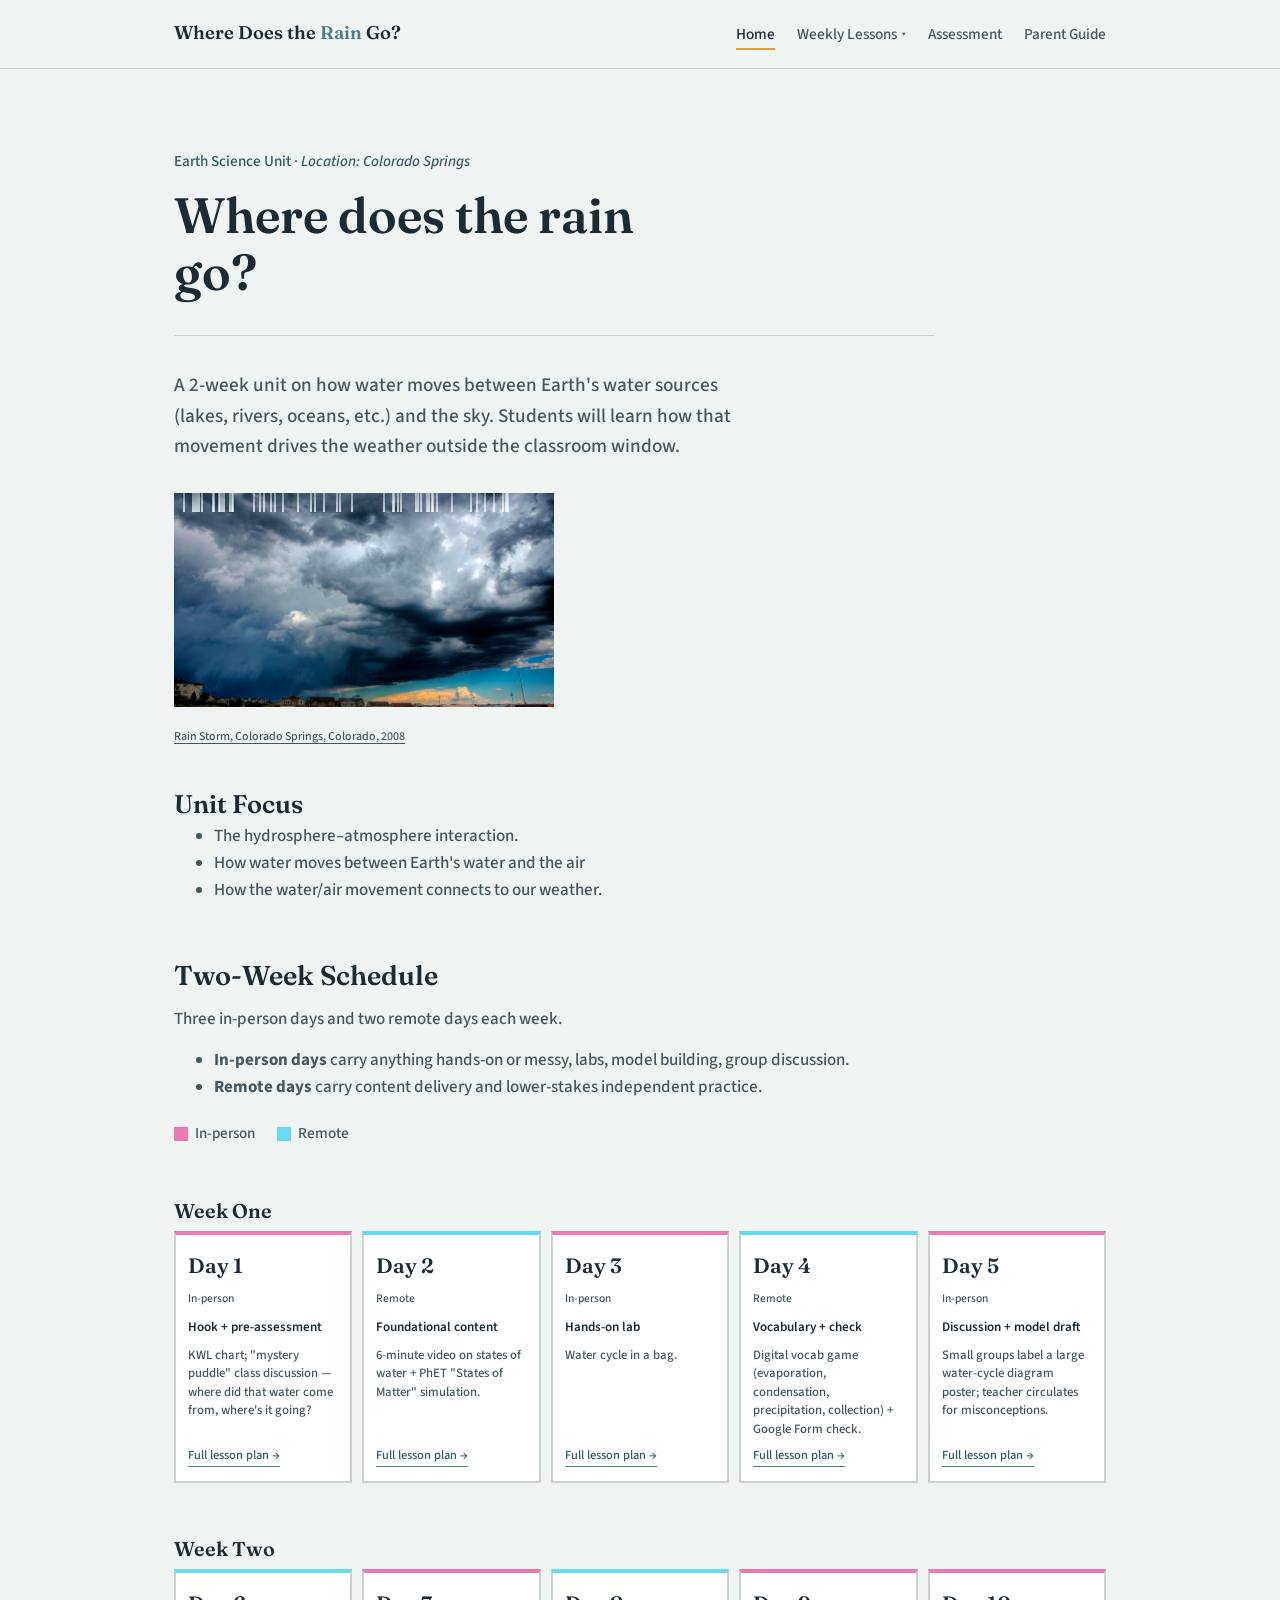
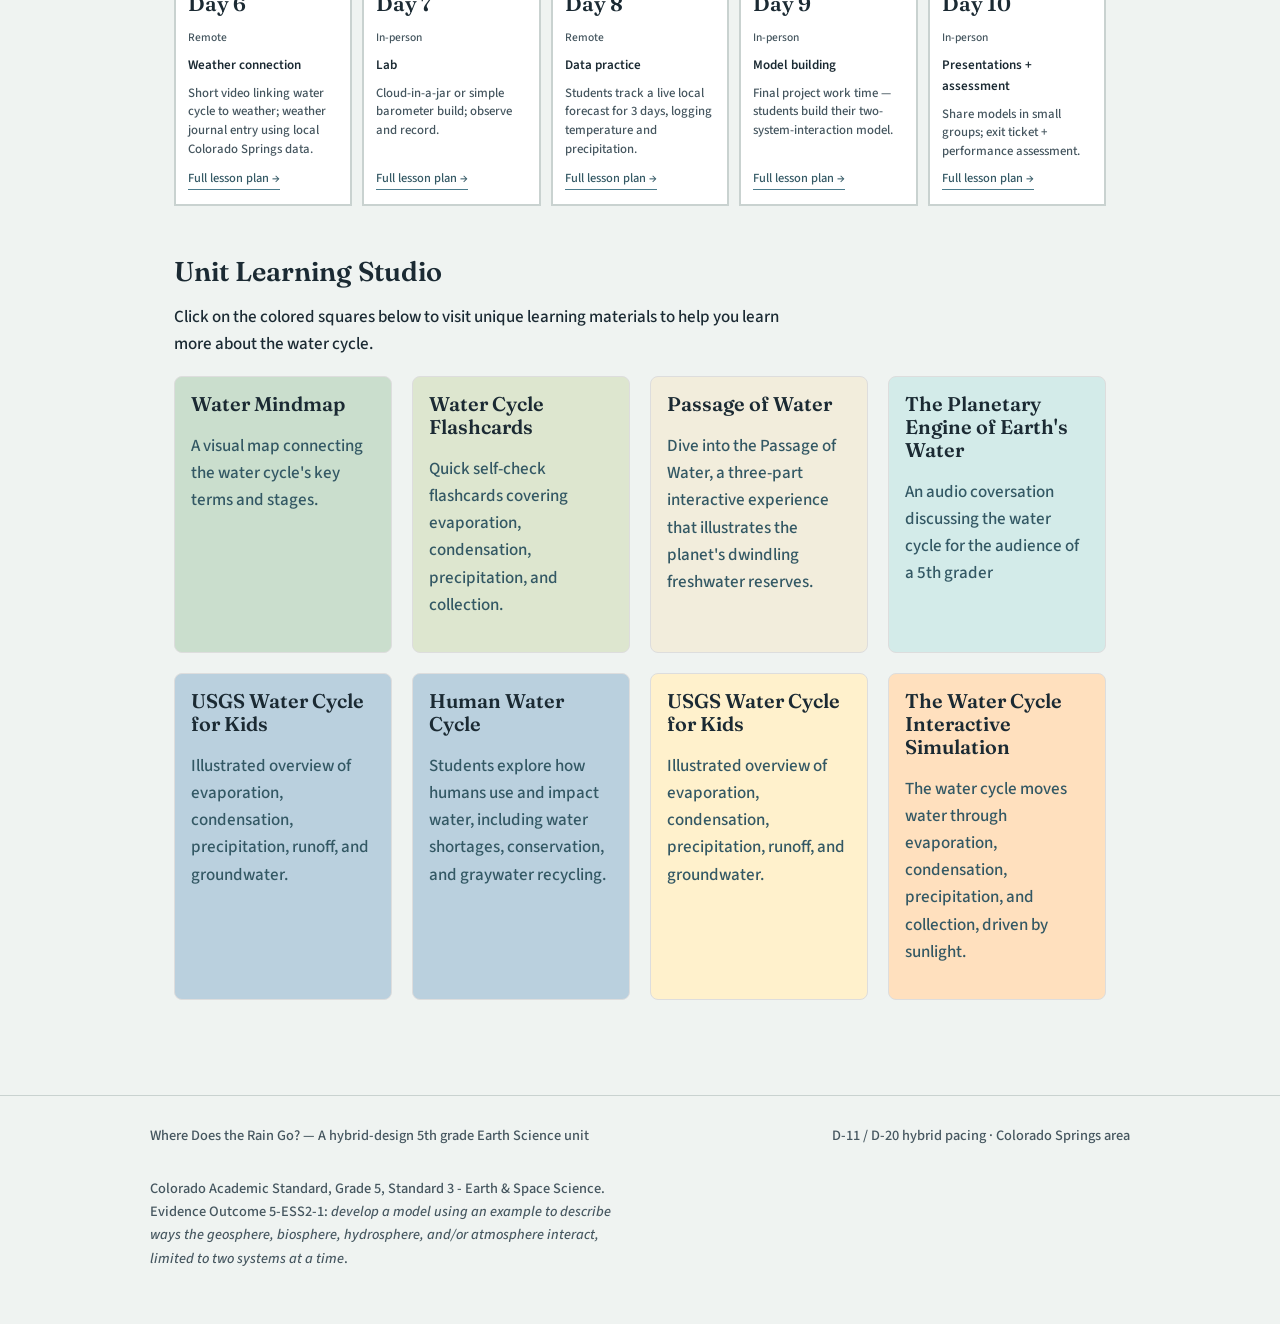
==== index.html @ 89d74b7a "Update index.html" ====
<!DOCTYPE html>
<html lang="en">
<head>
<meta charset="UTF-8">
<meta name="viewport" content="width=device-width, initial-scale=1.0">
<title>Where Does the Rain Go? · 5th Grade Earth Science Unit</title>
<meta name="description" content="A two-week hybrid 5th grade Earth science unit on the water cycle and weather, built for Colorado Springs classrooms.">
<link rel="stylesheet" href="style.css">
</head>
<body>

<header class="site-header">
  <div class="wrap">
    <a class="mark" href="index.html">Where Does the <span>Rain</span> Go?</a>
    <nav class="site-nav">
      <a href="index.html" aria-current="page">Home</a>
      <details class="nav-dropdown">
        <summary>Weekly Lessons</summary>
        <div class="dropdown-menu">
          <a href="day1-lesson.html">Day 1</a>
          <a href="day2-lesson.html">Day 2</a>
          <a href="day3-lesson.html">Day 3</a>
          <a href="day4-lesson.html">Day 4</a>
          <a href="day5-lesson.html">Day 5</a>
          <a href="day6-lesson.html">Day 6</a>
          <a href="day7-lesson.html">Day 7</a>
          <a href="day8-lesson.html">Day 8</a>
          <a href="day9-lesson.html">Day 9</a>
          <a href="day10-lesson.html">Day 10</a>
        </div>
      </details>
      <a href="assessment.html">Assessment</a>
      <a href="parent-guide.html">Parent Guide</a>
    </nav>
  </div>
</header>
<main>
  <div class="hero">
    <p class="eyebrow">Earth Science Unit · <em>Location: Colorado Springs</em></p>
    <h1>Where does the rain go?</h1><hr>
    <p class="lede">A 2-week unit on how water moves between Earth's water sources (lakes, rivers, oceans, etc.) and the sky. Students will learn how that movement drives the weather outside the classroom window.</p>
  </div>
  <div class="hero-flex">
    <div class="rain-scene" role="img" aria-label="Rain Storm Colorado Springs Colorado">
      <img src="assets/colo.jpg" alt="Rain Storm Colorado Springs Colorado">
      <div class="drops">
        <span class="drop" style="left:32.4%; animation-duration:0.93s; animation-delay:0.3s;"></span>
        <span class="drop" style="left:7.2%; animation-duration:0.78s; animation-delay:1.07s;"></span>
        <span class="drop" style="left:5.8%; animation-duration:0.62s; animation-delay:1.01s;"></span>
        <span class="drop" style="left:43.4%; animation-duration:0.65s; animation-delay:0.14s;"></span>
        <span class="drop" style="left:42.5%; animation-duration:0.66s; animation-delay:1.65s;"></span>
        <span class="drop" style="left:22.3%; animation-duration:1.07s; animation-delay:1.25s;"></span>
        <span class="drop" style="left:57.7%; animation-duration:1.09s; animation-delay:0.79s;"></span>
        <span class="drop" style="left:4.7%; animation-duration:0.74s; animation-delay:1.72s;"></span>
        <span class="drop" style="left:14.4%; animation-duration:0.75s; animation-delay:0.24s;"></span>
        <span class="drop" style="left:81.6%; animation-duration:0.89s; animation-delay:0.36s;"></span>
        <span class="drop" style="left:63.9%; animation-duration:0.87s; animation-delay:0.74s;"></span>
        <span class="drop" style="left:6.3%; animation-duration:0.7s; animation-delay:0.12s;"></span>
        <span class="drop" style="left:68.0%; animation-duration:0.76s; animation-delay:0.86s;"></span>
        <span class="drop" style="left:58.6%; animation-duration:0.75s; animation-delay:0.91s;"></span>
        <span class="drop" style="left:79.4%; animation-duration:0.72s; animation-delay:1.4s;"></span>
        <span class="drop" style="left:57.4%; animation-duration:1.04s; animation-delay:1.05s;"></span>
        <span class="drop" style="left:72.9%; animation-duration:1.09s; animation-delay:0.58s;"></span>
        <span class="drop" style="left:11.8%; animation-duration:0.98s; animation-delay:0.84s;"></span>
        <span class="drop" style="left:15.2%; animation-duration:0.62s; animation-delay:0.98s;"></span>
        <span class="drop" style="left:66.8%; animation-duration:0.89s; animation-delay:1.53s;"></span>
        <span class="drop" style="left:87.5%; animation-duration:0.95s; animation-delay:0.63s;"></span>
        <span class="drop" style="left:59.4%; animation-duration:0.83s; animation-delay:1.16s;"></span>
        <span class="drop" style="left:84.0%; animation-duration:0.84s; animation-delay:1.89s;"></span>
        <span class="drop" style="left:66.4%; animation-duration:0.95s; animation-delay:0.12s;"></span>
        <span class="drop" style="left:64.7%; animation-duration:1.01s; animation-delay:1.99s;"></span>
        <span class="drop" style="left:28.5%; animation-duration:0.93s; animation-delay:0.77s;"></span>
        <span class="drop" style="left:2.3%; animation-duration:0.68s; animation-delay:0.92s;"></span>
        <span class="drop" style="left:11.7%; animation-duration:0.98s; animation-delay:0.12s;"></span>
        <span class="drop" style="left:12.9%; animation-duration:0.8s; animation-delay:0.5s;"></span>
        <span class="drop" style="left:87.1%; animation-duration:0.82s; animation-delay:0.16s;"></span>
        <span class="drop" style="left:54.9%; animation-duration:1.01s; animation-delay:1.77s;"></span>
        <span class="drop" style="left:86.4%; animation-duration:0.81s; animation-delay:0.56s;"></span>
        <span class="drop" style="left:35.9%; animation-duration:1.08s; animation-delay:1.77s;"></span>
        <span class="drop" style="left:15.1%; animation-duration:0.72s; animation-delay:0.35s;"></span>
        <span class="drop" style="left:23.3%; animation-duration:0.89s; animation-delay:0.97s;"></span>
        <span class="drop" style="left:26.3%; animation-duration:0.81s; animation-delay:0.01s;"></span>
        <span class="drop" style="left:36.9%; animation-duration:1.08s; animation-delay:1.13s;"></span>
        <span class="drop" style="left:69.0%; animation-duration:0.91s; animation-delay:1.03s;"></span>
        <span class="drop" style="left:67.6%; animation-duration:1.05s; animation-delay:0.11s;"></span>
        <span class="drop" style="left:78.0%; animation-duration:1.0s; animation-delay:1.75s;"></span>
        <span class="drop" style="left:39.2%; animation-duration:0.65s; animation-delay:0.8s;"></span>
        <span class="drop" style="left:63.4%; animation-duration:0.63s; animation-delay:0.12s;"></span>
        <span class="drop" style="left:20.9%; animation-duration:0.77s; animation-delay:0.32s;"></span>
        <span class="drop" style="left:5.3%; animation-duration:0.68s; animation-delay:0.0s;"></span>
        <span class="drop" style="left:10.1%; animation-duration:0.61s; animation-delay:0.73s;"></span>
        <span class="drop" style="left:87.4%; animation-duration:0.67s; animation-delay:1.23s;"></span>
        <span class="drop" style="left:25.2%; animation-duration:0.78s; animation-delay:0.69s;"></span>
        <span class="drop" style="left:12.3%; animation-duration:1.1s; animation-delay:1.7s;"></span>
        <span class="drop" style="left:46.6%; animation-duration:0.64s; animation-delay:0.97s;"></span>
        <span class="drop" style="left:10.2%; animation-duration:0.73s; animation-delay:0.69s;"></span>
      </div>
    </div>
    <p class="scene-credit"><a href="https://www.flickr.com/photos/brokentaco/2781330996" target="_blank" rel="noopener">Rain Storm, Colorado Springs, Colorado, 2008</a></p>

<div class="focus-content">
  <h2>Unit Focus</h2>
  <ul class="section-lede">
    <li>The hydrosphere–atmosphere interaction.</li>
    <li>How water moves between Earth's water and the air</li>
    <li>How the water/air movement connects to our weather.</li>
  </ul>
</div>
 
  <section id="schedule">
    <h2>Two-Week Schedule</h2>
    <div class="focus-content">
  <p class="section-lede">Three in-person days and two remote days each week.</p>
  <ul class="section-lede">
    <li><strong>In-person days</strong> carry anything hands-on or messy, labs, model building, group discussion.</li>
    <li><strong>Remote days</strong> carry content delivery and lower-stakes independent practice.</li>
  </ul>
</div>
          <div class="legend">
           <span><span class="swatch in-person"></span> In-person</span>
           <span><span class="swatch remote"></span> Remote</span>
          </div>
    
    <div class="weeks">
      <div><br><br>
       <h3>Week One</h3>
        <div class="week-row">
          <div class="day-card in-person">
            <span class="day-num">Day 1</span>
            <span class="day-mode">In-person</span>
            <span class="day-focus">Hook + pre-assessment</span>
            <span class="day-activity">KWL chart; "mystery puddle" class discussion — where did that water come from, where's it going?</span>
            <a class="day-link" href="day1-lesson.html">Full lesson plan →</a>
          </div>

          <div class="day-card remote">
            <span class="day-num">Day 2</span>
            <span class="day-mode">Remote</span>
            <span class="day-focus">Foundational content</span>
            <span class="day-activity">6-minute video on states of water + PhET "States of Matter" simulation.</span>
            <a class="day-link" href="day2-lesson.html">Full lesson plan →</a>
          </div>

          <div class="day-card in-person">
            <span class="day-num">Day 3</span>
            <span class="day-mode">In-person</span>
            <span class="day-focus">Hands-on lab</span>
            <span class="day-activity">Water cycle in a bag.</span>
            <a class="day-link" href="day3-lesson.html">Full lesson plan →</a>
          </div>

          <div class="day-card remote">
            <span class="day-num">Day 4</span>
            <span class="day-mode">Remote</span>
            <span class="day-focus">Vocabulary + check</span>
            <span class="day-activity">Digital vocab game (evaporation, condensation, precipitation, collection) + Google Form check.</span>
            <a class="day-link" href="day4-lesson.html">Full lesson plan →</a>
          </div>

          <div class="day-card in-person">
            <span class="day-num">Day 5</span>
            <span class="day-mode">In-person</span>
            <span class="day-focus">Discussion + model draft</span>
            <span class="day-activity">Small groups label a large water-cycle diagram poster; teacher circulates for misconceptions.</span>
            <a class="day-link" href="day5-lesson.html">Full lesson plan →</a>
          </div>
        </div>
      </div>

      <div><br>
       <h3>Week Two</h3>
        <div class="week-row">
          <div class="day-card remote">
            <span class="day-num">Day 6</span>
            <span class="day-mode">Remote</span>
            <span class="day-focus">Weather connection</span>
            <span class="day-activity">Short video linking water cycle to weather; weather journal entry using local Colorado Springs data.</span>
            <a class="day-link" href="day6-lesson.html">Full lesson plan →</a>
          </div>

          <div class="day-card in-person">
            <span class="day-num">Day 7</span>
            <span class="day-mode">In-person</span>
            <span class="day-focus">Lab</span>
            <span class="day-activity">Cloud-in-a-jar or simple barometer build; observe and record.</span>
            <a class="day-link" href="day7-lesson.html">Full lesson plan →</a>
          </div>

          <div class="day-card remote">
            <span class="day-num">Day 8</span>
            <span class="day-mode">Remote</span>
            <span class="day-focus">Data practice</span>
            <span class="day-activity">Students track a live local forecast for 3 days, logging temperature and precipitation.</span>
            <a class="day-link" href="day8-lesson.html">Full lesson plan →</a>
          </div>

          <div class="day-card in-person">
            <span class="day-num">Day 9</span>
            <span class="day-mode">In-person</span>
            <span class="day-focus">Model building</span>
            <span class="day-activity">Final project work time — students build their two-system-interaction model.</span>
            <a class="day-link" href="day9-lesson.html">Full lesson plan →</a>
          </div>

          <div class="day-card in-person">
            <span class="day-num">Day 10</span>
            <span class="day-mode">In-person</span>
            <span class="day-focus">Presentations + assessment</span>
            <span class="day-activity">Share models in small groups; exit ticket + performance assessment.</span>
            <a class="day-link" href="day10-lesson.html">Full lesson plan →</a>
          </div>
        </div>
      </div>
    </div>
  </section>
  <section>
  <h2>Unit Learning Studio</h2>
  <p>Click on the colored squares below to visit unique learning materials to help you learn more about the water cycle.</p>
  <div class="card-grid" style="margin-top:18px;">  
    <a class="card" href="https://notebooklm.link.google/46wdMomdKZtC" target="_blank" rel="noopener" style="text-decoration:none; background:#CADECD;">
      <h3>Water Mindmap</h3>
      <p>A visual map connecting the water cycle's key terms and stages.</p>
    </a>
    <a class="card" href="https://notebooklm.link.google/dUeSIVWXXrp4" target="_blank" rel="noopener" style="text-decoration:none; background:#DDE6CF;">
      <h3>Water Cycle Flashcards</h3>
      <p>Quick self-check flashcards covering evaporation, condensation, precipitation, and collection.</p>
    </a>
    <a class="card" href="https://artsandculture.google.com/experiment/passage-of-water/dAElpEyEjuE9XQ?hl=en" target="_blank" rel="noopener" style="text-decoration:none; background:#F2EDDC;">
      <h3>Passage of Water</h3>
      <p>Dive into the Passage of Water, a three-part interactive experience that illustrates the planet's dwindling freshwater reserves.</p>
    </a>
    <a class="card" href="https://notebooklm.link.google/iQnkqJPyMonR" target="_blank" rel="noopener" style="text-decoration:none; background:#D3EBE9;">
     <h3>The Planetary Engine of Earth's Water</h3>
     <p>An audio coversation discussing the water cycle for the audience of a 5th grader</p>
    </a>
    <a class="card" href="https://water.usgs.gov/edu/watercycle-kids-beg.html" target="_blank" rel="noopener" style="text-decoration:none; background:#BAD0DE;">
      <h3>USGS Water Cycle for Kids</h3>
      <p>Illustrated overview of evaporation, condensation, precipitation, runoff, and groundwater.</p>
    </a>
        <a class="card" href="https://www.teachengineering.org/lessons/cub_humanwatercycle_lesson01" target="_blank" rel="noopener" style="text-decoration:none; background:#BAD0DE;">
      <h3>Human Water Cycle</h3>
      <p>Students explore how humans use and impact water, including water shortages, conservation, and graywater recycling.</p>
    </a>
        <a class="card" href="https://water.usgs.gov/edu/watercycle-kids-beg.html" target="_blank" rel="noopener" style="text-decoration:none; background:#FFF1CC;">
      <h3>USGS Water Cycle for Kids</h3>
      <p>Illustrated overview of evaporation, condensation, precipitation, runoff, and groundwater.</p>
    </a>
        <a class="card" href="https://kiwibee.io/en/simulations/the-water-cycle-simulation" target="_blank" rel="noopener" style="text-decoration:none; background:#FFE0BE;">
      <h3>The Water Cycle Interactive Simulation</h3>
      <p>The water cycle moves water through evaporation, condensation, precipitation, and collection, driven by sunlight.</p>
    </a>
  </div>
</section>
</main>
<footer class="site-footer">
  <div class="wrap">
    <span>Where Does the Rain Go? — A hybrid-design 5th grade Earth Science unit</span>
    <span>D-11 / D-20 hybrid pacing · Colorado Springs area</span>
    <p>Colorado Academic Standard, Grade 5, Standard 3 - Earth & Space Science. Evidence Outcome 5-ESS2-1: <i>develop a model using an example to describe ways the geosphere, biosphere, hydrosphere, and/or atmosphere interact, limited to two systems at a time</I>.</p>
  </div>
</footer>
</body>
</html>
---- style.css ----
@import url('https://fonts.googleapis.com/css2?family=Fraunces:opsz,wght@9..144,400;9..144,500;9..144,600;9..144,700&family=Source+Sans+3:wght@400;500;600;700&display=swap');

:root {
  --ink: #1B2A33;
  --ink-soft: #45565f;
  --paper: #EFF3F1;
  --paper-raised: #FFFFFF;
  --rain: #4B7B8C;
  --pin: #EB7AB0;
  --pik: #67DAEE;
  --rain-deep: #335864;
  --sun: #D9A441;
  --soil: #6B5842;
  --line: #C9D2D0;
  --max: 760px;
}

* { box-sizing: border-box; }

html { scroll-behavior: smooth; }

body {
  margin: 0;
  background: var(--paper);
  color: var(--ink);
  font-family: 'Source Sans 3', system-ui, sans-serif;
  font-size: 17px;
  font-weight: 500;
  line-height: 1.6;
  -webkit-font-smoothing: antialiased;
}

h1, h2, h3, .display {
  font-family: 'Fraunces', Georgia, serif;
  font-weight: 600;
  line-height: 1.15;
  color: var(--ink);
  margin: 0 0 0.4em;
}

a { color: var(--rain-deep); text-decoration-thickness: 1px; text-underline-offset: 3px; }
a:hover { color: var(--sun); }
a:focus-visible, button:focus-visible { outline: 2px solid var(--rain); outline-offset: 3px; }

hr {
  border: none;
  border-top: 1px solid var(--line);
  margin: 2em 0;
}
p { max-width: 68ch; }

/* ---- Site chrome ---- */
.site-header {
  border-bottom: 1px solid var(--line);
  background: var(--paper);
  position: sticky;
  top: 0;
  z-index: 10;
}
.site-header .wrap {
  max-width: 980px;
  margin: 0 auto;
  padding: 18px 24px;
  display: flex;
  align-items: baseline;
  justify-content: space-between;
  gap: 24px;
  flex-wrap: wrap;
}
.site-header .mark {
  font-family: 'Fraunces', serif;
  font-weight: 600;
  font-size: 1.15rem;
  color: var(--ink);
  text-decoration: none;
}
.site-header .mark:hover { color: var(--ink); }
.site-header .mark span { color: var(--rain); }
.site-nav { display: flex; gap: 22px; flex-wrap: wrap; }
.site-nav a {
  font-size: 0.95rem;
  color: var(--ink-soft);
  text-decoration: none;
  border-bottom: 2px solid transparent;
  padding-bottom: 2px;
}
.site-nav a:hover, .site-nav a[aria-current="page"] {
  color: var(--ink);
  border-bottom-color: var(--sun);
}

.nav-dropdown {
  position: relative;
}
.nav-dropdown summary {
  font-size: 0.95rem;
  color: var(--ink-soft);
  cursor: pointer;
  list-style: none;
  border-bottom: 2px solid transparent;
  padding-bottom: 2px;
  display: flex;
  align-items: center;
  gap: 5px;
}
.nav-dropdown summary::-webkit-details-marker { display: none; }
.nav-dropdown summary::after {
  content: "▾";
  font-size: 0.7rem;
  color: var(--ink-soft);
}
.nav-dropdown:hover summary,
.nav-dropdown[open] summary {
  color: var(--ink);
  border-bottom-color: var(--sun);
}
.nav-dropdown .dropdown-menu {
  position: absolute;
  top: calc(100% + 10px);
  left: 0;
  background: var(--paper-raised);
  border: 1px solid var(--line);
  min-width: 180px;
  padding: 8px 0;
  box-shadow: 0 6px 18px rgba(27,42,51,0.12);
  z-index: 20;
}
.nav-dropdown .dropdown-menu a {
  display: block;
  padding: 8px 16px;
  font-size: 0.9rem;
  color: var(--ink-soft);
  text-decoration: none;
  border-bottom: none;
}
.nav-dropdown .dropdown-menu a:hover,
.nav-dropdown .dropdown-menu a[aria-current="page"] {
  color: var(--ink);
  background: var(--paper);
}

main { max-width: 980px; margin: 0 auto; padding: 0 24px; }

.site-footer {
  border-top: 1px solid var(--line);
  margin-top: 80px;
  padding: 28px 24px 40px;
}
.site-footer .wrap {
  max-width: 980px;
  margin: 0 auto;
  display: flex;
  justify-content: space-between;
  gap: 16px;
  flex-wrap: wrap;
  font-size: 0.9rem;
  color: var(--ink-soft);
}

/* ---- Hero ---- */
.hero {
  padding: 64px 0 40px;
  max-width: var(--max);
}
.hero .eyebrow {
  color: var(--rain-deep);
  font-size: 0.95rem;
  margin-bottom: 14px;
}
.hero h1 {
  font-size: clamp(2.1rem, 4.5vw, 3.1rem);
  max-width: 14ch;
}
.hero .lede {
  font-size: 1.2rem;
  color: var(--ink-soft);
  max-width: 56ch;
  margin-top: 18px;
}
.standard {
  margin-top: 28px;
  padding: 16px 20px;
  background: var(--paper-raised);
  border-left: 3px solid var(--rain);
  max-width: 60ch;
  font-size: 0.98rem;
  color: var(--ink-soft);
}
.standard strong { color: var(--ink); }

/* ---- Rain scene banner ---- */
.hero + .rain-scene {
  margin-top: -28px;
}
.hero-flex {
  display: flex;
  flex-direction: column;
  gap: 20px;
  max-width: 980px;
  margin-top: -28px;
}
.hero-flex .rain-scene {
  max-width: 380px;
  margin: 0;
}
.hero-flex .focus-content {
  padding-top: 5px;
}
.rain-scene {
  position: relative;
  width: 100%;
  max-width: var(--max);
  aspect-ratio: 16 / 9;
  overflow: hidden;
  margin: 0 0 12px;
  background: #1B2A33;
}
.rain-scene img {
  position: absolute;
  inset: 0;
  width: 100%;
  height: 100%;
  object-fit: cover;
  display: block;
}
.rain-scene .drops {
  position: absolute;
  inset: 0;
  pointer-events: none;
}
.rain-scene .drop {
  position: absolute;
  top: -10%;
  width: 2px;
  height: 40px;
  background: linear-gradient(to bottom, rgba(255,255,255,0), rgba(255,255,255,0.75));
  animation-name: fall;
  animation-timing-function: linear;
  animation-iteration-count: infinite;
}
@keyframes fall {
  0%   { transform: translateY(-10%); opacity: 0; }
  10%  { opacity: 1; }
  100% { transform: translateY(650%); opacity: 0.4; }
}
.scene-credit {
  font-size: 0.75rem;
  color: var(--ink-soft);
  margin: 0 0 1.6em;
}
.scene-credit a { color: var(--ink-soft); }

@media (prefers-reduced-motion: reduce) {
  .rain-scene .drop { animation: none; opacity: 0; }
}

/* ---- Section ---- */
section { padding: 15px 0; }
section h2 { font-size: 1.7rem; margin-bottom: 0.6em; }
.section-lede {
  color: var(--ink-soft);
  max-width: 80ch; /* was 60ch */
  margin-top: -0.4em;
  margin-bottom: 1.2em;
}
@media (max-width: 600px) {
  section {
    padding: 20px 16px;
    margin: 0;
  }
  .hero {
    padding: 32px 0 20px;
  }
  .weeks {
    gap: 16px;
  }
}
/* ---- Toolkit strip ---- */
.toolkit {
  display: flex;
  align-items: center;
  gap: 16px;
  padding: 18px 22px;
  background: var(--paper-raised);
  border: 1px solid var(--line);
  max-width: 62ch;
  flex-wrap: wrap;
}
.toolkit .label { font-size: 0.85rem; color: var(--ink-soft); }
.toolkit strong { font-family: 'Fraunces', serif; font-weight: 600; }

/* ---- Two-week schedule strip ---- */
.weeks { display: flex; flex-direction: column; gap: 28px; }
.week-label {
  font-family: 'Fraunces', serif;
  font-size: 0.95rem;
  color: var(--rain-deep);
  margin-bottom: 10px;
}
.week-row {
  display: grid;
  grid-template-columns: repeat(5, 1fr);
  gap: 10px;
}
.day-card {
  border: 2px solid var(--line);
  background: var(--paper-raised);
  padding: 14px 12px;
  min-height: 148px;
  display: flex;
  flex-direction: column;
  gap: 8px;
  position: relative;
}
.day-card.in-person { border-top: 4px solid var(--pin); }
.day-card.remote { border-top: 4px solid var(--pik); }
.day-num {
  font-family: 'Fraunces', serif;
  font-size: 1.3rem;
  font-weight: 600;
}
.day-mode {
  font-size: 0.72rem;
  color: var(--ink-soft);
  text-transform: none;
}
.day-focus { font-size: 0.82rem; font-weight: 600; }
.day-activity { font-size: 0.8rem; color: var(--ink-soft); line-height: 1.45; }
.day-card a.day-link {
  margin-top: auto;
  font-size: 0.78rem;
  text-decoration: none;
  color: var(--rain-deep);
  border-bottom: 1px solid var(--rain);
  width: fit-content;
}
.legend { display: flex; gap: 22px; margin-top: 16px; font-size: 0.95rem; color: var(--ink-soft); }
.legend span { display: inline-flex; align-items: center; gap: 7px; }
.legend .swatch { width: 14px; height: 14px; display: inline-block; }
.legend .swatch.in-person { background: var(--pin); }
.legend .swatch.remote { background: var(--pik); }

@media (max-width: 760px) {
  .week-row { grid-template-columns: 1fr 1fr; }
}
@media (max-width: 460px) {
  .week-row { grid-template-columns: 1fr; }
}

/* ---- Cards / grid ---- */
.card {
  display: block;
  padding: 16px;
  border: 1px solid var(--border-color, #ddd);
  border-radius: 8px;
  background: var(--card-bg, #fff);
}
.card-grid {
  display: grid;
  grid-template-columns: repeat(4, 1fr);
  gap: 20px;
}

@media (max-width: 900px) {
  .card-grid {
    grid-template-columns: repeat(2, 1fr);
  }
}

@media (max-width: 500px) {
  .card-grid {
    grid-template-columns: 1fr;
  }
}

/* ---- Video embed ---- */
.video-embed {
  position: relative;
  width: 100%;
  max-width: 560px;
  aspect-ratio: 16 / 9;
}
.video-embed iframe {
  position: absolute;
  inset: 0;
  width: 100%;
  height: 100%;
  border: 0;
}

/* ---- Tables ---- */
table { width: 100%; border-collapse: collapse; margin: 1.2em 0; }
th, td {
  text-align: left;
  padding: 10px 12px;
  border-bottom: 1px solid var(--line);
  font-size: 0.94rem;
  vertical-align: top;
}
th { font-family: 'Fraunces', serif; font-weight: 600; color: var(--ink); background: transparent; border-bottom: 2px solid var(--ink); }
tbody tr:hover { background: rgba(75,123,140,0.06); }

/* ---- Lesson plan specifics ---- */
.meta-row { display: flex; gap: 28px; flex-wrap: wrap; margin: 22px 0 8px; }
.meta-row div { font-size: 0.9rem; }
.meta-row .k { color: var(--ink-soft); display: block; margin-bottom: 2px; }
.meta-row .v { font-family: 'Fraunces', serif; font-weight: 600; font-size: 1.05rem; }

.timing-list { list-style: none; margin: 0; padding: 0; }
.timing-list li {
  display: grid;
  grid-template-columns: 74px 1fr;
  gap: 16px;
  padding: 12px 0;
  border-bottom: 1px solid var(--line);
}
.timing-list .time { color: var(--rain-deep); font-weight: 600; font-size: 0.88rem; }

.steps { padding-left: 0; list-style: none; counter-reset: step; }
.steps li {
  counter-increment: step;
  position: relative;
  padding-left: 42px;
  margin-bottom: 18px;
}
.steps li::before {
  content: counter(step);
  position: absolute;
  left: 0; top: 0;
  width: 28px; height: 28px;
  border: 1px solid var(--rain);
  color: var(--rain-deep);
  font-family: 'Fraunces', serif;
  font-weight: 600;
  font-size: 0.9rem;
  display: flex; align-items: center; justify-content: center;
}
.steps strong { color: var(--ink); }

.callout {
  background: var(--paper-raised);
  border: 1px solid var(--line);
  border-left: 3px solid var(--soil);
  padding: 18px 20px;
  margin: 1.4em 0;
}
.callout h3 { font-size: 1rem; margin-bottom: 0.5em; }
.callout ul { margin: 0; padding-left: 20px; font-size: 0.94rem; }
.callout li { margin-bottom: 8px; }

/* ---- Rubric ---- */
.rubric-table th, .rubric-table td { font-size: 0.88rem; }
.rubric-table th.score { text-align: center; }
.rubric-table td.score-cell { text-align: left; }
.score-pill {
  display: inline-block;
  font-size: 0.72rem;
  font-weight: 600;
  color: var(--rain-deep);
  margin-bottom: 4px;
}

/* ---- Parent guide ---- */
.home-day {
  display: flex;
  gap: 18px;
  padding: 18px 0;
  border-bottom: 1px solid var(--line);
}
.home-day .badge {
  flex: 0 0 auto;
  width: 62px; height: 62px;
  border: 1px solid var(--sun);
  color: var(--soil);
  display: flex; align-items: center; justify-content: center;
  font-family: 'Fraunces', serif;
  font-weight: 600;
  font-size: 0.95rem;
  text-align: center;
  line-height: 1.1;
}
.home-day h3 { font-size: 1.02rem; margin-bottom: 4px; }
.home-day p { font-size: 0.92rem; color: var(--ink-soft); margin: 0; }

.print-note { font-size: 0.85rem; color: var(--ink-soft); margin-top: 6px; }

@media print {
  .site-header, .site-footer, .no-print { display: none !important; }
  body { background: #fff; }
  a { color: inherit; text-decoration: none; }
}
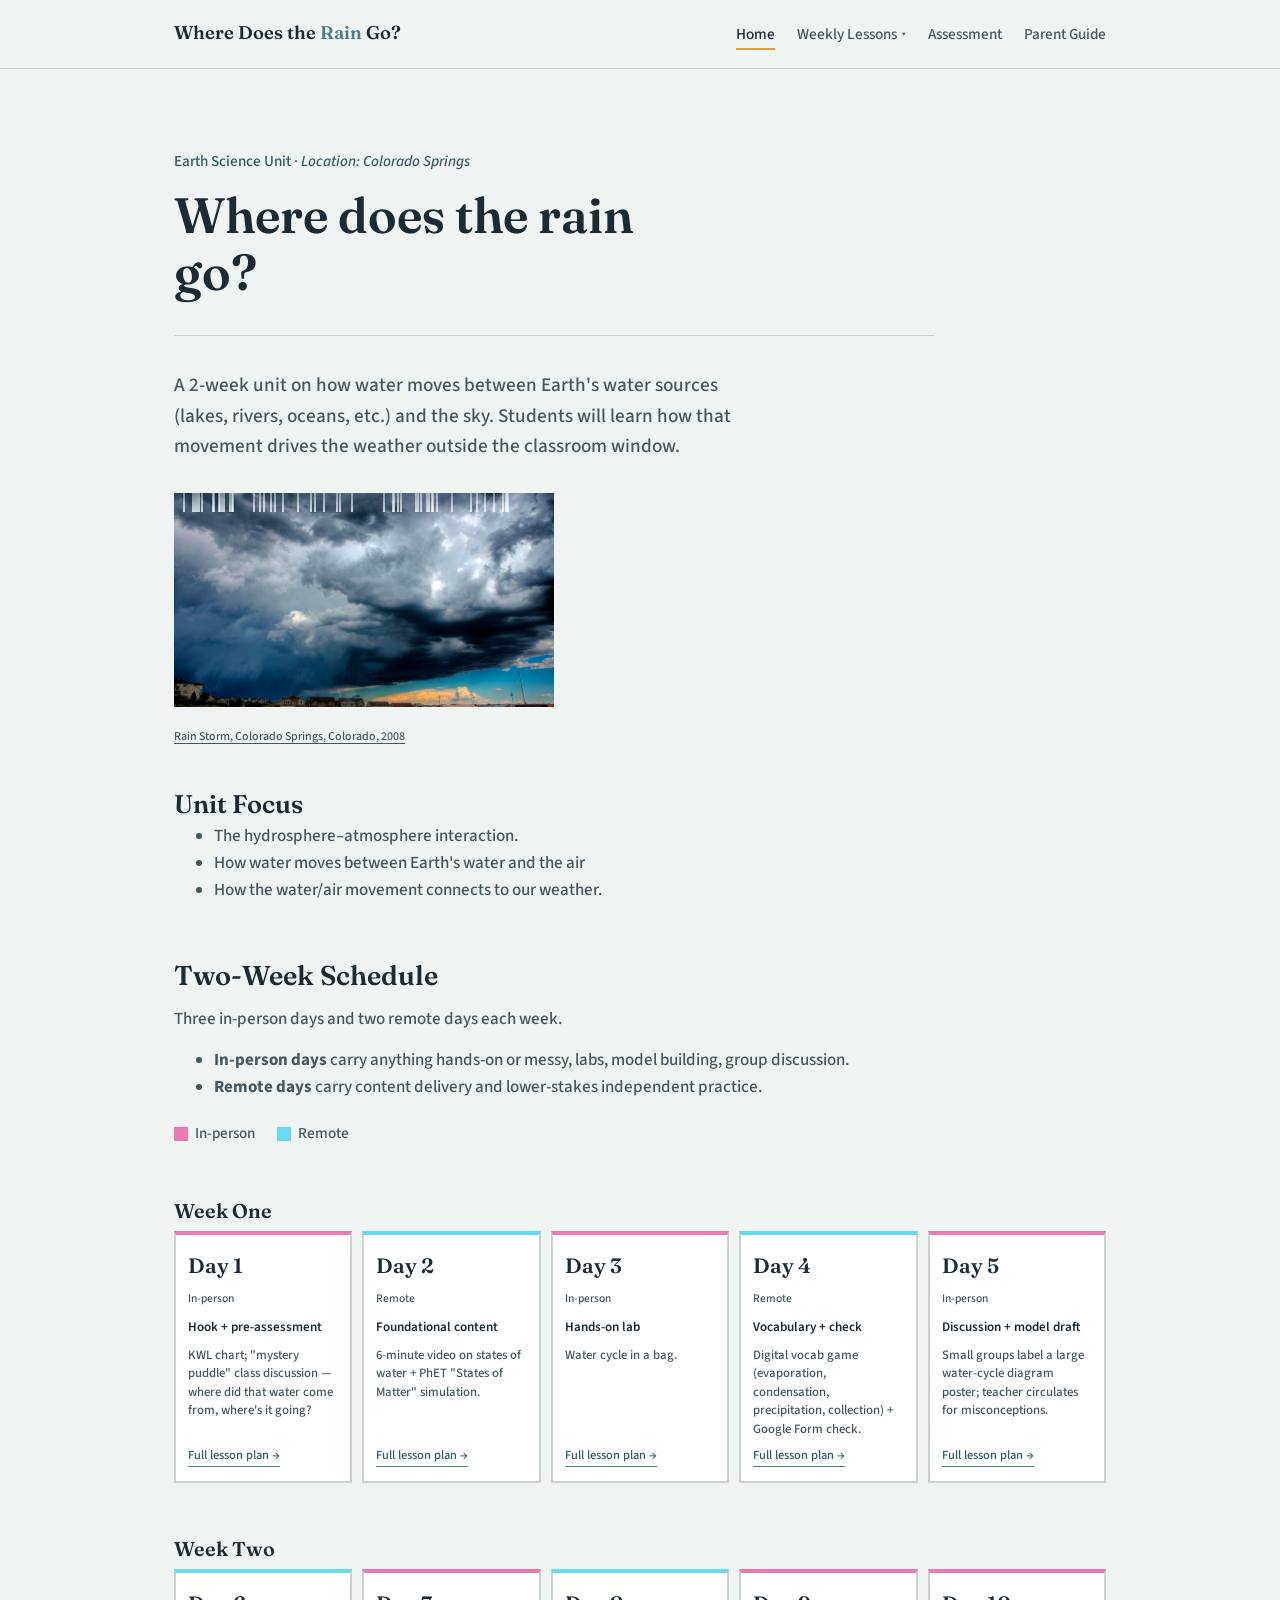
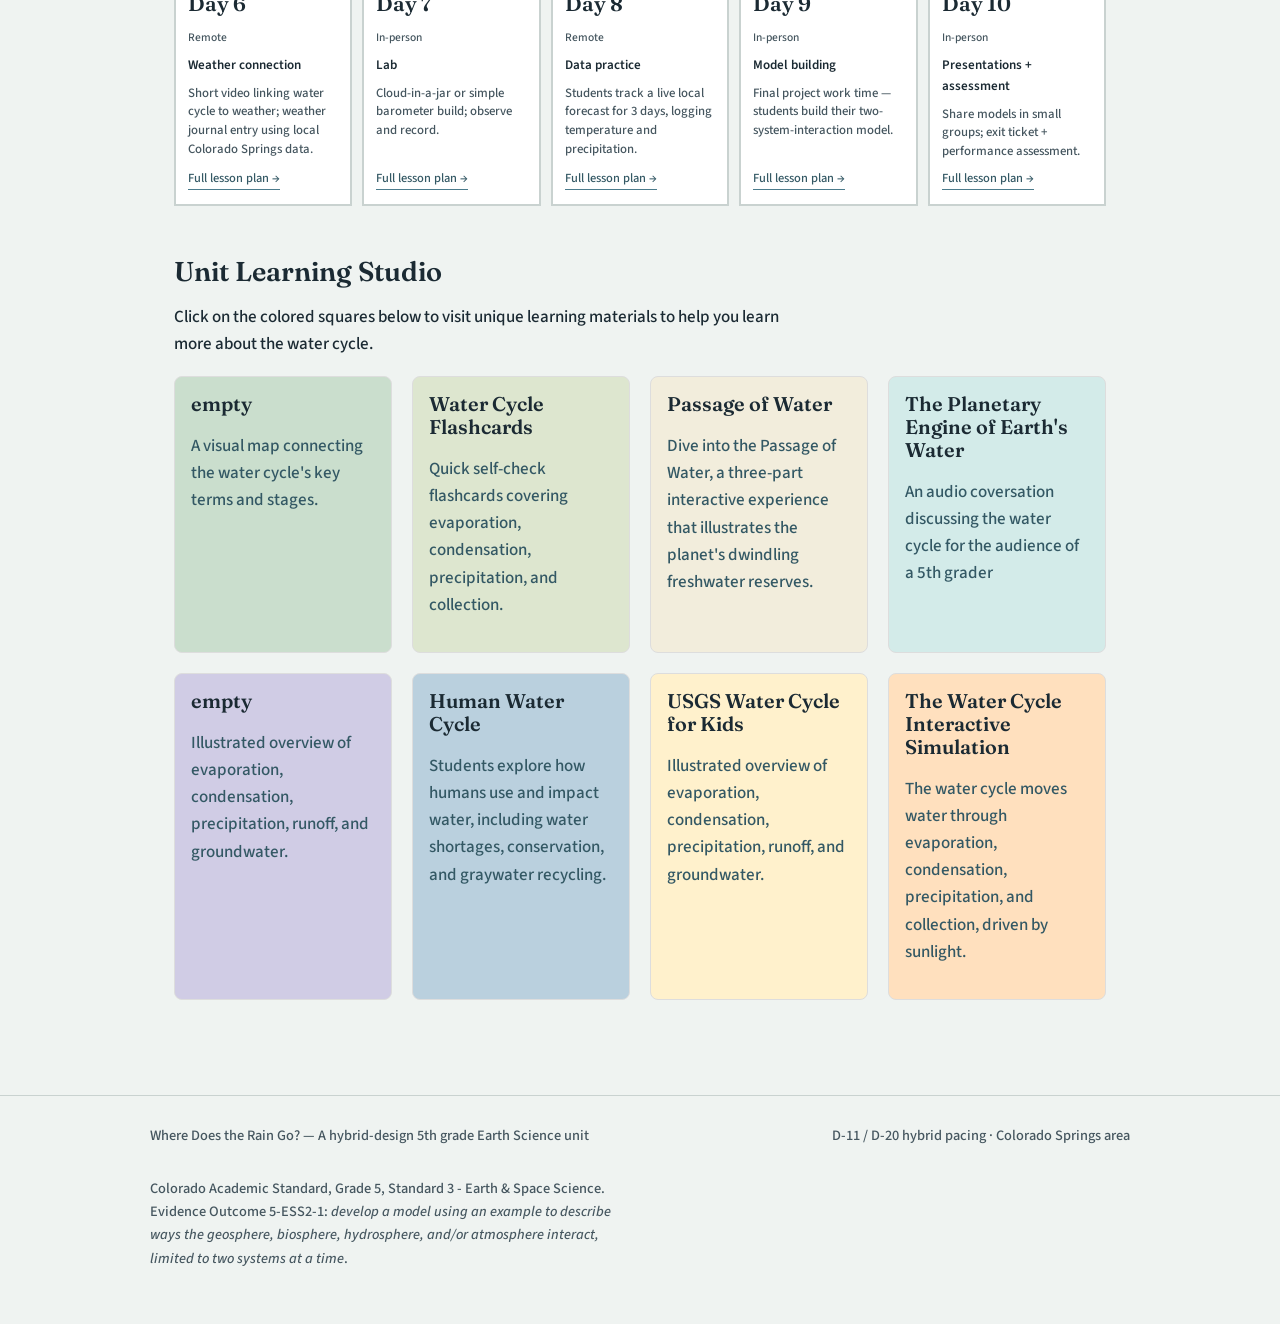
==== commit f005417d: "Update index.html" ====
--- a/index.html
+++ b/index.html
@@ -218,7 +218,7 @@
   <p>Click on the colored squares below to visit unique learning materials to help you learn more about the water cycle.</p>
   <div class="card-grid" style="margin-top:18px;">  
     <a class="card" href="https://notebooklm.link.google/46wdMomdKZtC" target="_blank" rel="noopener" style="text-decoration:none; background:#CADECD;">
-      <h3>Water Mindmap</h3>
+      <h3>empty</h3>
       <p>A visual map connecting the water cycle's key terms and stages.</p>
     </a>
     <a class="card" href="https://notebooklm.link.google/dUeSIVWXXrp4" target="_blank" rel="noopener" style="text-decoration:none; background:#DDE6CF;">
@@ -233,8 +233,8 @@
      <h3>The Planetary Engine of Earth's Water</h3>
      <p>An audio coversation discussing the water cycle for the audience of a 5th grader</p>
     </a>
-    <a class="card" href="https://water.usgs.gov/edu/watercycle-kids-beg.html" target="_blank" rel="noopener" style="text-decoration:none; background:#BAD0DE;">
-      <h3>USGS Water Cycle for Kids</h3>
+    <a class="card" href="https://water.usgs.gov/edu/watercycle-kids-beg.html" target="_blank" rel="noopener" style="text-decoration:none; background:#D0CCE5;">
+      <h3>empty</h3>
       <p>Illustrated overview of evaporation, condensation, precipitation, runoff, and groundwater.</p>
     </a>
         <a class="card" href="https://www.teachengineering.org/lessons/cub_humanwatercycle_lesson01" target="_blank" rel="noopener" style="text-decoration:none; background:#BAD0DE;">
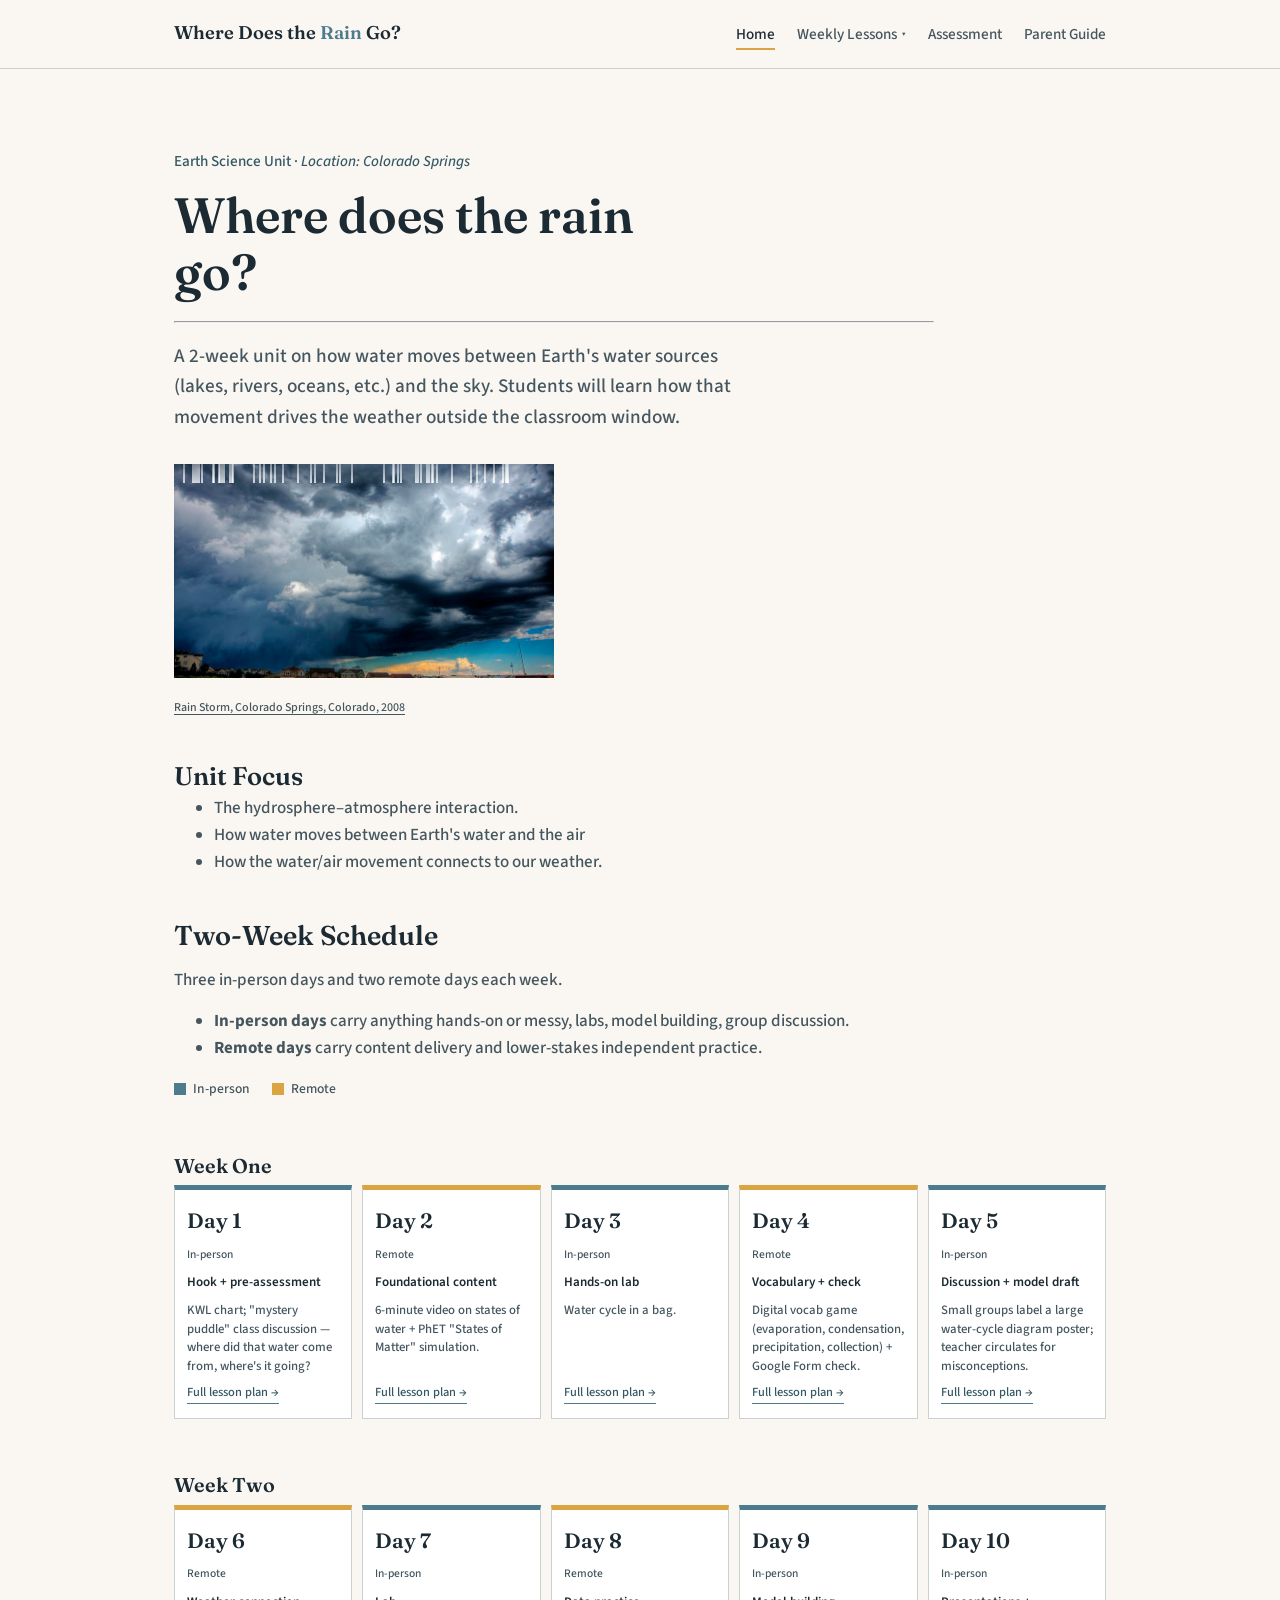
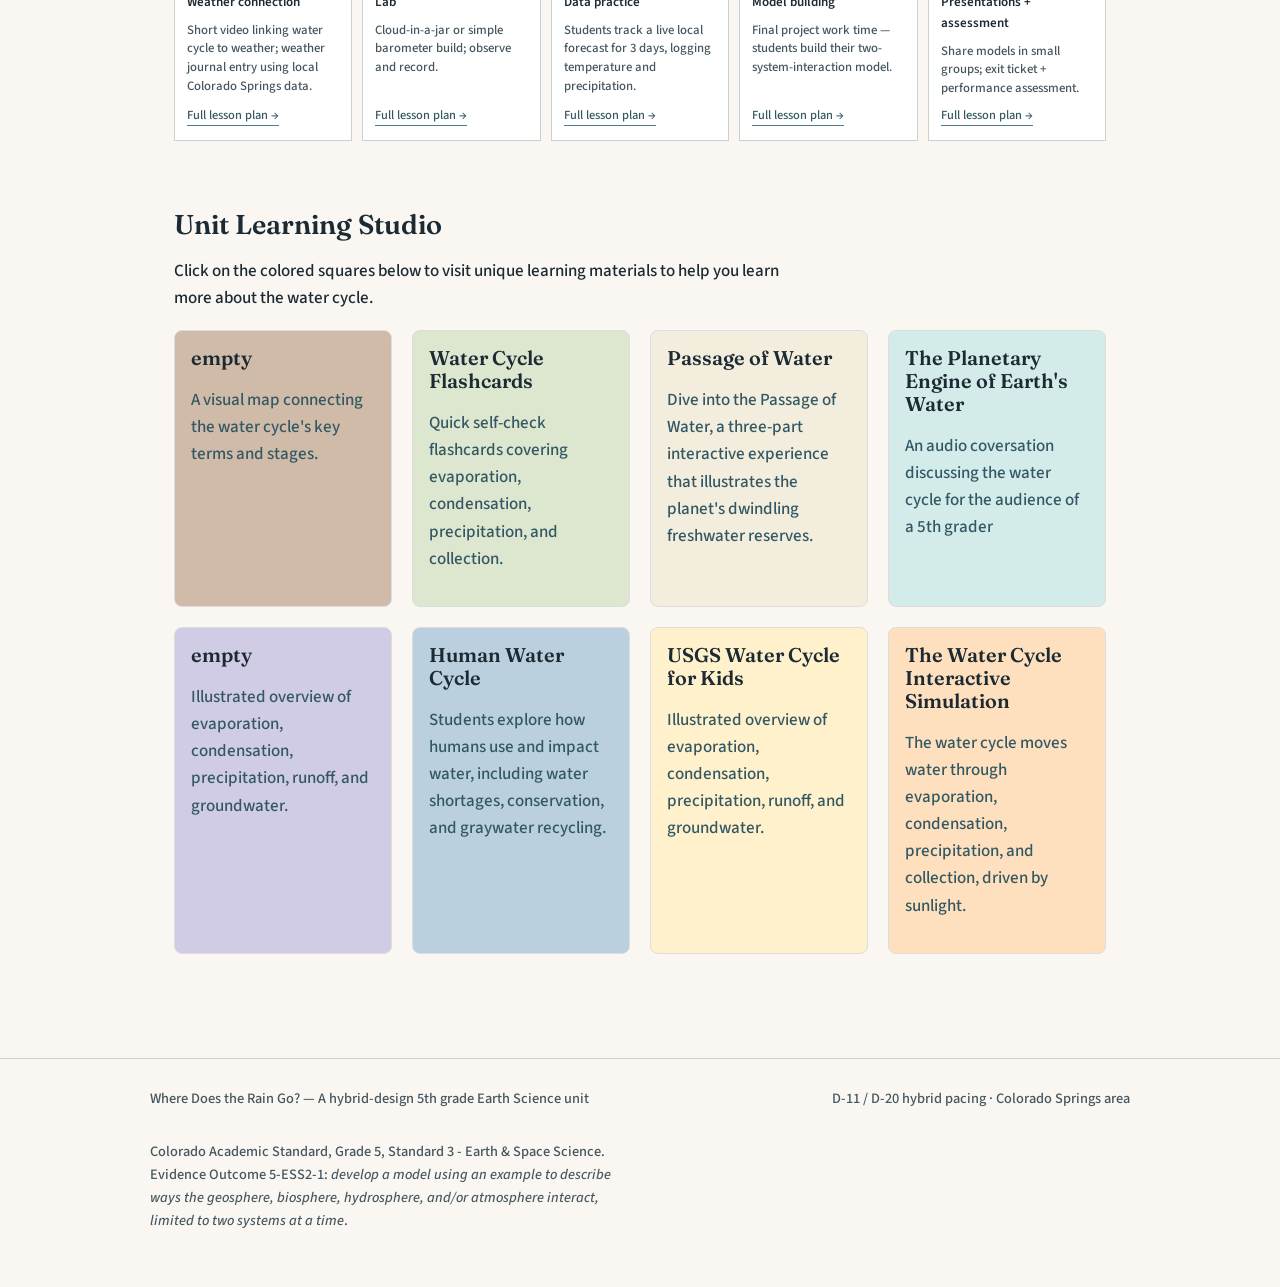
==== commit e3e76151: "Update index.html" ====
--- a/index.html
+++ b/index.html
@@ -217,7 +217,7 @@
   <h2>Unit Learning Studio</h2>
   <p>Click on the colored squares below to visit unique learning materials to help you learn more about the water cycle.</p>
   <div class="card-grid" style="margin-top:18px;">  
-    <a class="card" href="https://notebooklm.link.google/46wdMomdKZtC" target="_blank" rel="noopener" style="text-decoration:none; background:#CADECD;">
+    <a class="card" href="https://notebooklm.link.google/46wdMomdKZtC" target="_blank" rel="noopener" style="text-decoration:none; background:#CFBBA8;">
       <h3>empty</h3>
       <p>A visual map connecting the water cycle's key terms and stages.</p>
     </a>
--- a/style.css
+++ b/style.css
@@ -3,11 +3,9 @@
 :root {
   --ink: #1B2A33;
   --ink-soft: #45565f;
-  --paper: #EFF3F1;
+  --paper: #FAF7F2;
   --paper-raised: #FFFFFF;
   --rain: #4B7B8C;
-  --pin: #EB7AB0;
-  --pik: #67DAEE;
   --rain-deep: #335864;
   --sun: #D9A441;
   --soil: #6B5842;
@@ -42,11 +40,6 @@
 a:hover { color: var(--sun); }
 a:focus-visible, button:focus-visible { outline: 2px solid var(--rain); outline-offset: 3px; }
 
-hr {
-  border: none;
-  border-top: 1px solid var(--line);
-  margin: 2em 0;
-}
 p { max-width: 68ch; }
 
 /* ---- Site chrome ---- */
@@ -204,7 +197,10 @@
   margin: 0;
 }
 .hero-flex .focus-content {
-  padding-top: 5px;
+  padding-top: 6px;
+}
+.hero-flex .focus-content > *:last-child {
+  margin-bottom: 0;
 }
 .rain-scene {
   position: relative;
@@ -255,7 +251,7 @@
 }
 
 /* ---- Section ---- */
-section { padding: 15px 0; }
+section { padding: 24px 0; }
 section h2 { font-size: 1.7rem; margin-bottom: 0.6em; }
 .section-lede {
   color: var(--ink-soft);
@@ -303,7 +299,7 @@
   gap: 10px;
 }
 .day-card {
-  border: 2px solid var(--line);
+  border: 1px solid var(--line);
   background: var(--paper-raised);
   padding: 14px 12px;
   min-height: 148px;
@@ -312,8 +308,8 @@
   gap: 8px;
   position: relative;
 }
-.day-card.in-person { border-top: 4px solid var(--pin); }
-.day-card.remote { border-top: 4px solid var(--pik); }
+.day-card.in-person { border-top: 5px solid var(--rain); }
+.day-card.remote { border-top: 5px solid var(--sun); }
 .day-num {
   font-family: 'Fraunces', serif;
   font-size: 1.3rem;
@@ -334,11 +330,11 @@
   border-bottom: 1px solid var(--rain);
   width: fit-content;
 }
-.legend { display: flex; gap: 22px; margin-top: 16px; font-size: 0.95rem; color: var(--ink-soft); }
+.legend { display: flex; gap: 22px; margin-top: 16px; font-size: 0.85rem; color: var(--ink-soft); }
 .legend span { display: inline-flex; align-items: center; gap: 7px; }
-.legend .swatch { width: 14px; height: 14px; display: inline-block; }
-.legend .swatch.in-person { background: var(--pin); }
-.legend .swatch.remote { background: var(--pik); }
+.legend .swatch { width: 12px; height: 12px; display: inline-block; }
+.legend .swatch.in-person { background: var(--rain); }
+.legend .swatch.remote { background: var(--sun); }
 
 @media (max-width: 760px) {
   .week-row { grid-template-columns: 1fr 1fr; }
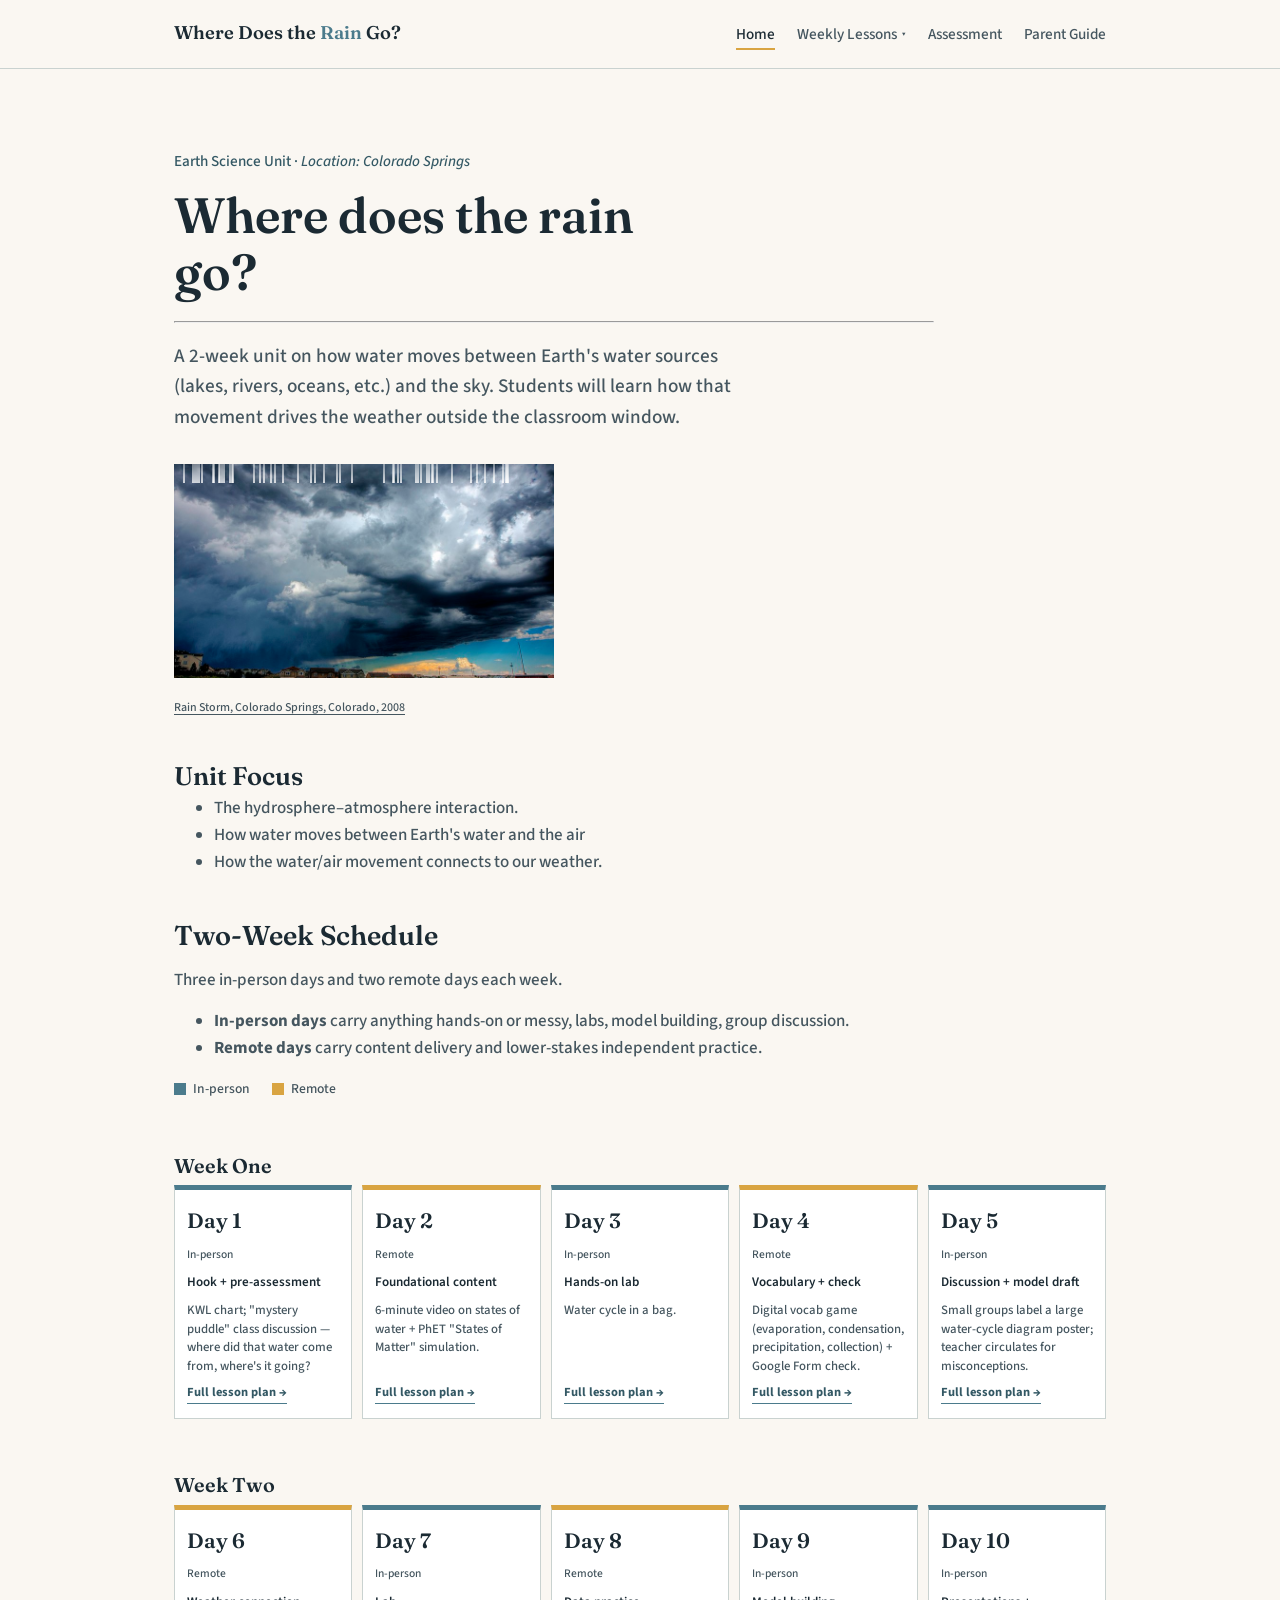
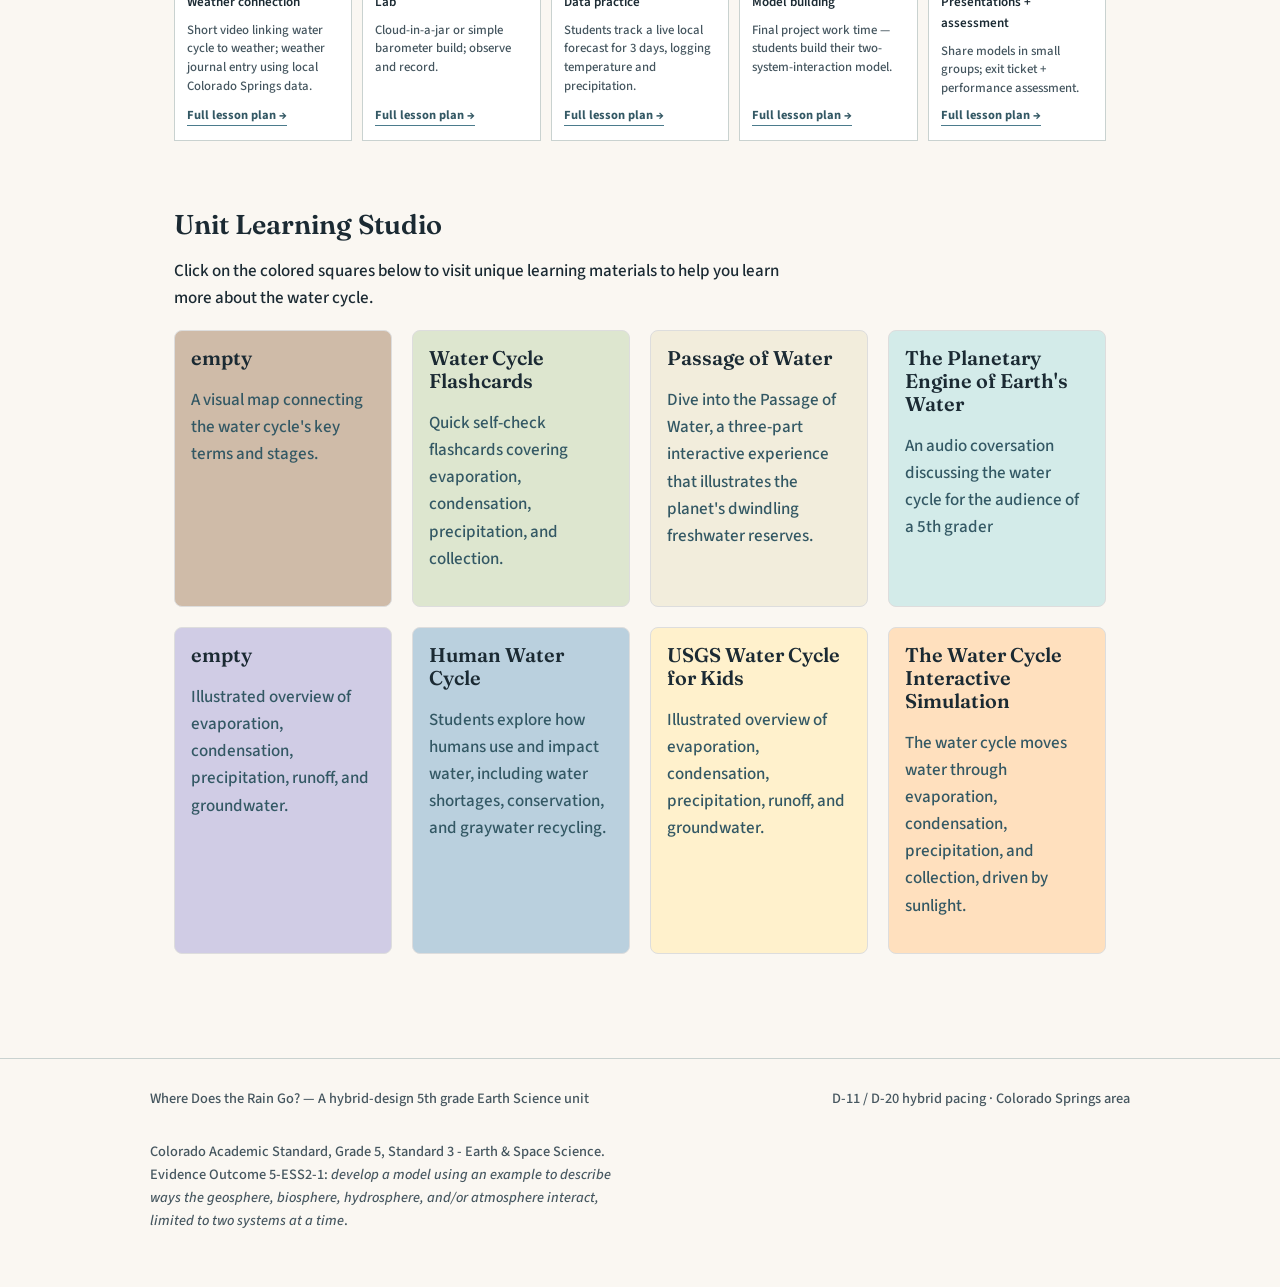
==== commit cb3006a4: "Update index.html" ====
--- a/index.html
+++ b/index.html
@@ -130,7 +130,7 @@
             <span class="day-mode">In-person</span>
             <span class="day-focus">Hook + pre-assessment</span>
             <span class="day-activity">KWL chart; "mystery puddle" class discussion — where did that water come from, where's it going?</span>
-            <a class="day-link" href="day1-lesson.html">Full lesson plan →</a>
+            <a class="day-link" href="day1-lesson.html"><b>Full lesson plan →</b></a>
           </div>
 
           <div class="day-card remote">
@@ -138,7 +138,7 @@
             <span class="day-mode">Remote</span>
             <span class="day-focus">Foundational content</span>
             <span class="day-activity">6-minute video on states of water + PhET "States of Matter" simulation.</span>
-            <a class="day-link" href="day2-lesson.html">Full lesson plan →</a>
+            <a class="day-link" href="day2-lesson.html"><b>Full lesson plan →</b></a>
           </div>
 
           <div class="day-card in-person">
@@ -146,7 +146,7 @@
             <span class="day-mode">In-person</span>
             <span class="day-focus">Hands-on lab</span>
             <span class="day-activity">Water cycle in a bag.</span>
-            <a class="day-link" href="day3-lesson.html">Full lesson plan →</a>
+            <a class="day-link" href="day3-lesson.html"><b>Full lesson plan →</b></a>
           </div>
 
           <div class="day-card remote">
@@ -154,7 +154,7 @@
             <span class="day-mode">Remote</span>
             <span class="day-focus">Vocabulary + check</span>
             <span class="day-activity">Digital vocab game (evaporation, condensation, precipitation, collection) + Google Form check.</span>
-            <a class="day-link" href="day4-lesson.html">Full lesson plan →</a>
+            <a class="day-link" href="day4-lesson.html"><b>Full lesson plan →</b></a>
           </div>
 
           <div class="day-card in-person">
@@ -162,7 +162,7 @@
             <span class="day-mode">In-person</span>
             <span class="day-focus">Discussion + model draft</span>
             <span class="day-activity">Small groups label a large water-cycle diagram poster; teacher circulates for misconceptions.</span>
-            <a class="day-link" href="day5-lesson.html">Full lesson plan →</a>
+            <a class="day-link" href="day5-lesson.html"><b>Full lesson plan →</b></a>
           </div>
         </div>
       </div>
@@ -175,7 +175,7 @@
             <span class="day-mode">Remote</span>
             <span class="day-focus">Weather connection</span>
             <span class="day-activity">Short video linking water cycle to weather; weather journal entry using local Colorado Springs data.</span>
-            <a class="day-link" href="day6-lesson.html">Full lesson plan →</a>
+            <a class="day-link" href="day6-lesson.html"><b>Full lesson plan →</b></a>
           </div>
 
           <div class="day-card in-person">
@@ -183,7 +183,7 @@
             <span class="day-mode">In-person</span>
             <span class="day-focus">Lab</span>
             <span class="day-activity">Cloud-in-a-jar or simple barometer build; observe and record.</span>
-            <a class="day-link" href="day7-lesson.html">Full lesson plan →</a>
+            <a class="day-link" href="day7-lesson.html"><b>Full lesson plan →</b></a>
           </div>
 
           <div class="day-card remote">
@@ -191,7 +191,7 @@
             <span class="day-mode">Remote</span>
             <span class="day-focus">Data practice</span>
             <span class="day-activity">Students track a live local forecast for 3 days, logging temperature and precipitation.</span>
-            <a class="day-link" href="day8-lesson.html">Full lesson plan →</a>
+            <a class="day-link" href="day8-lesson.html"><b>Full lesson plan →</b></a>
           </div>
 
           <div class="day-card in-person">
@@ -199,7 +199,7 @@
             <span class="day-mode">In-person</span>
             <span class="day-focus">Model building</span>
             <span class="day-activity">Final project work time — students build their two-system-interaction model.</span>
-            <a class="day-link" href="day9-lesson.html">Full lesson plan →</a>
+            <a class="day-link" href="day9-lesson.html"><b>Full lesson plan →</b></a>
           </div>
 
           <div class="day-card in-person">
@@ -207,7 +207,7 @@
             <span class="day-mode">In-person</span>
             <span class="day-focus">Presentations + assessment</span>
             <span class="day-activity">Share models in small groups; exit ticket + performance assessment.</span>
-            <a class="day-link" href="day10-lesson.html">Full lesson plan →</a>
+            <a class="day-link" href="day10-lesson.html"><b>Full lesson plan →</b></a>
           </div>
         </div>
       </div>
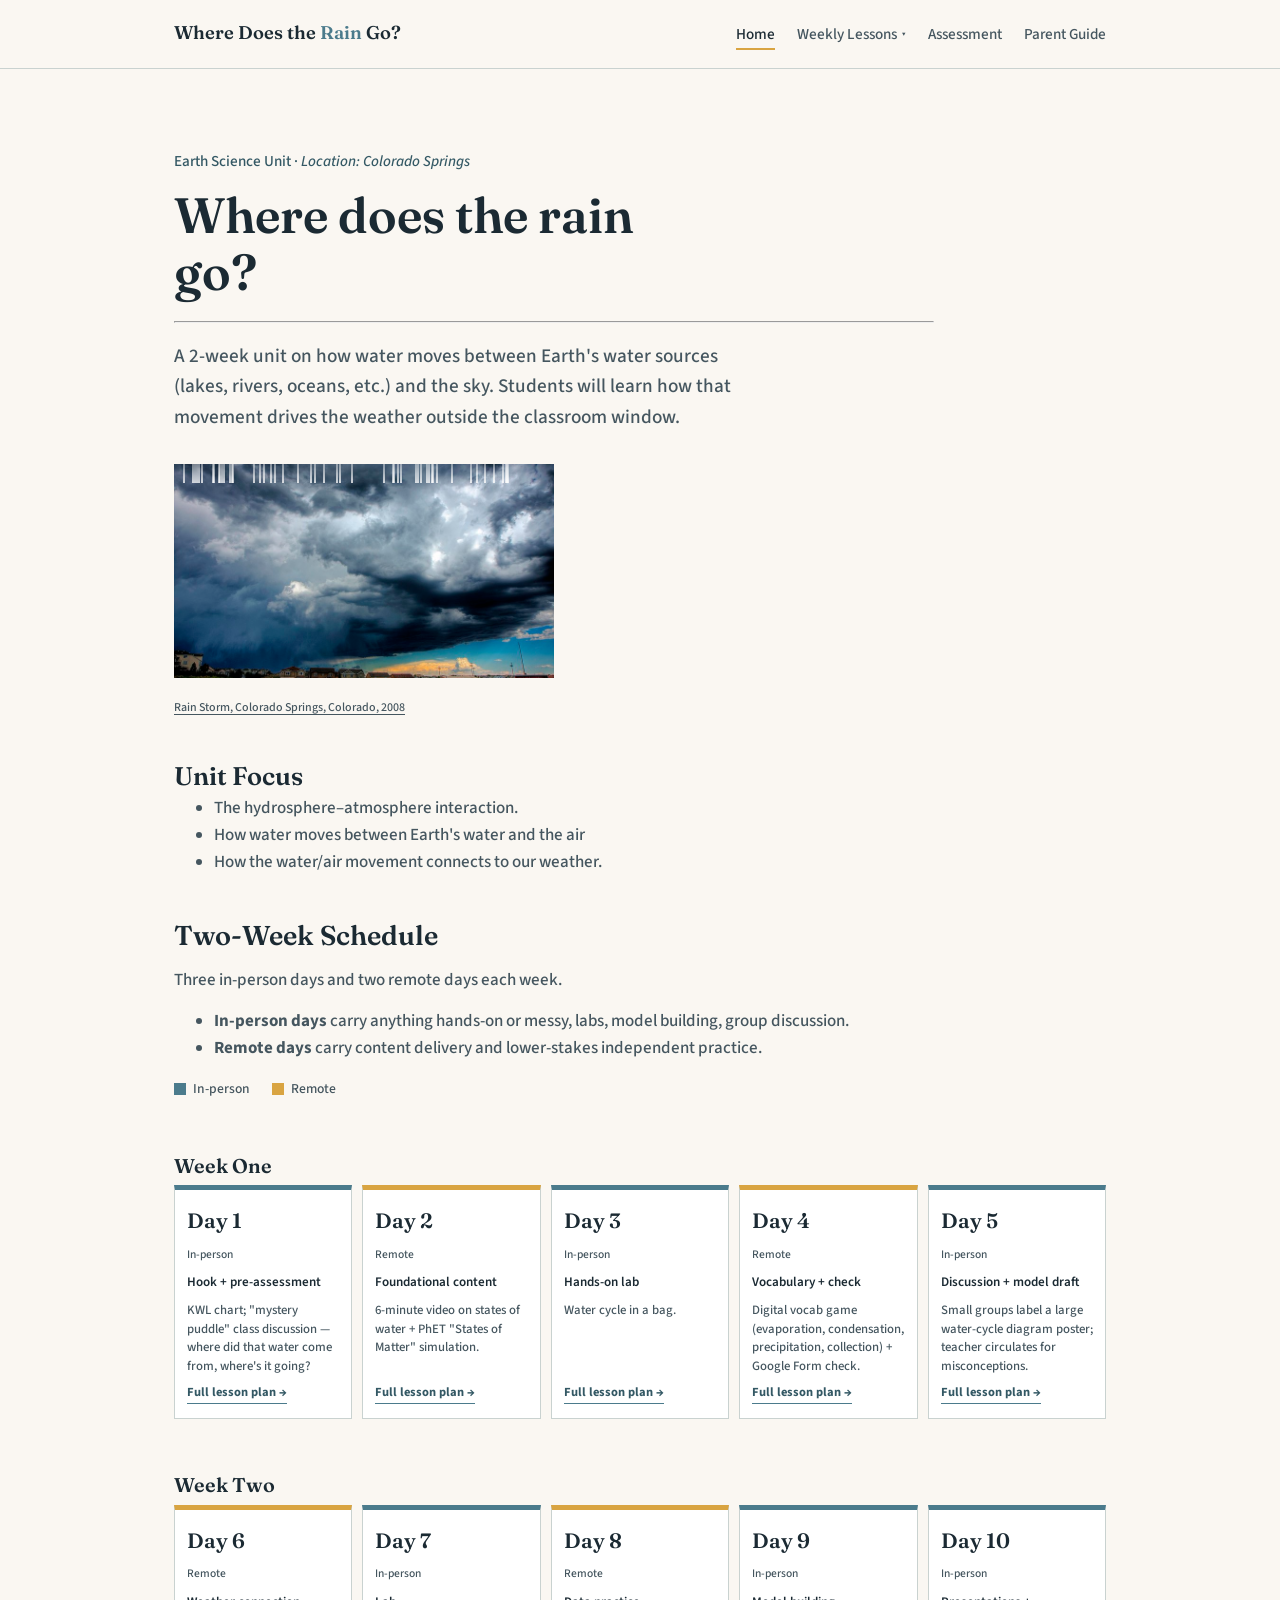
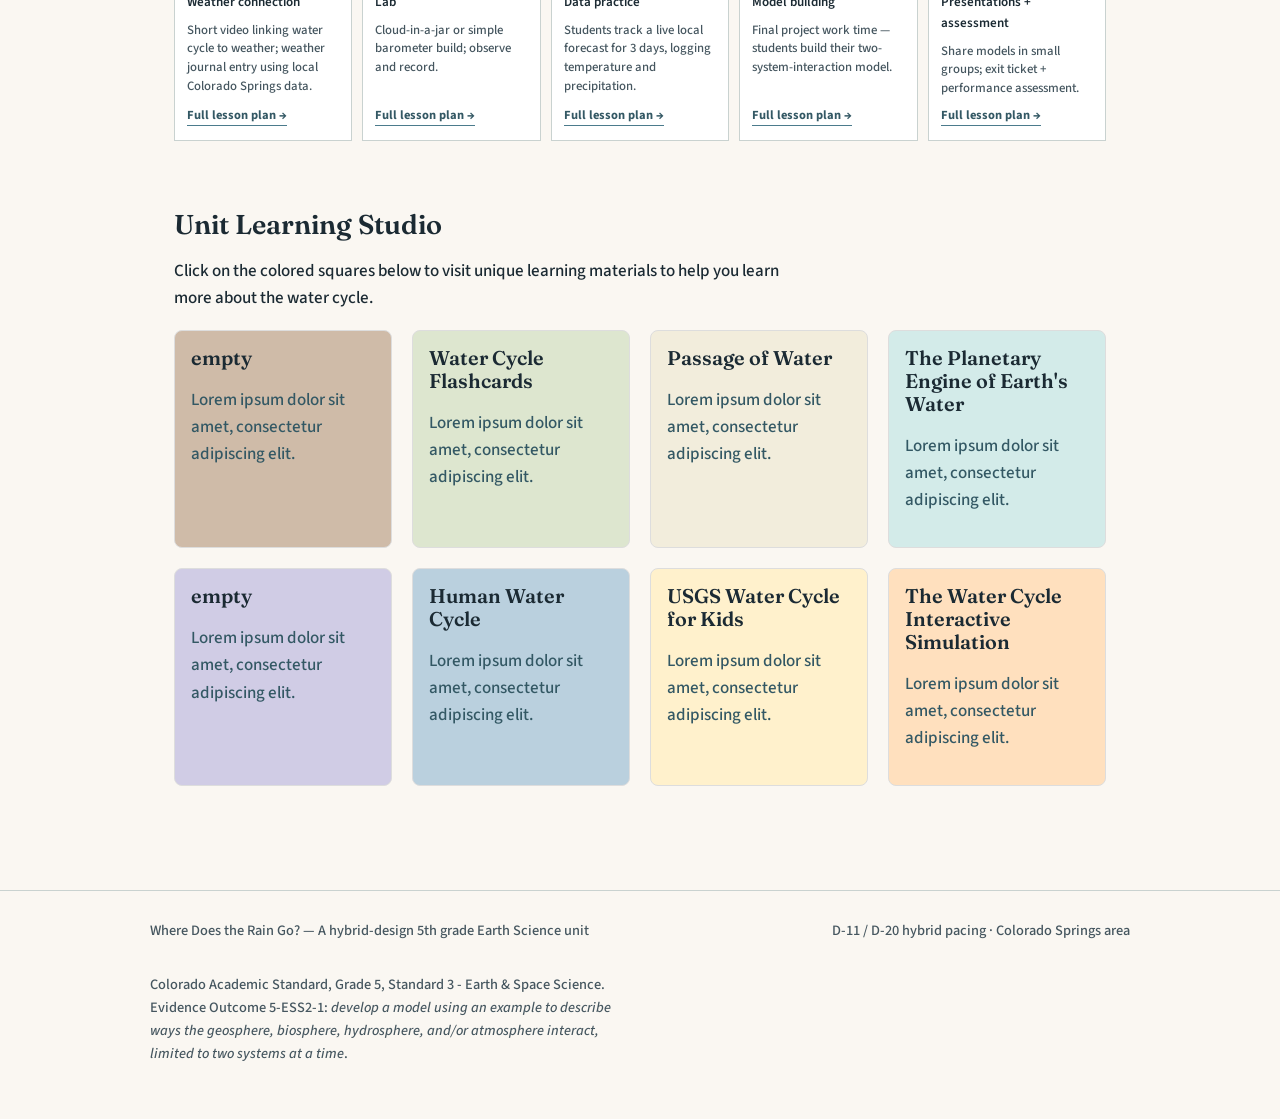
==== commit fc5a2f80: "Update index.html" ====
--- a/index.html
+++ b/index.html
@@ -219,35 +219,35 @@
   <div class="card-grid" style="margin-top:18px;">  
     <a class="card" href="https://notebooklm.link.google/46wdMomdKZtC" target="_blank" rel="noopener" style="text-decoration:none; background:#CFBBA8;">
       <h3>empty</h3>
-      <p>A visual map connecting the water cycle's key terms and stages.</p>
+      <p>Lorem ipsum dolor sit amet, consectetur adipiscing elit.</p>
     </a>
     <a class="card" href="https://notebooklm.link.google/dUeSIVWXXrp4" target="_blank" rel="noopener" style="text-decoration:none; background:#DDE6CF;">
       <h3>Water Cycle Flashcards</h3>
-      <p>Quick self-check flashcards covering evaporation, condensation, precipitation, and collection.</p>
+      <p>Lorem ipsum dolor sit amet, consectetur adipiscing elit.</p>
     </a>
     <a class="card" href="https://artsandculture.google.com/experiment/passage-of-water/dAElpEyEjuE9XQ?hl=en" target="_blank" rel="noopener" style="text-decoration:none; background:#F2EDDC;">
       <h3>Passage of Water</h3>
-      <p>Dive into the Passage of Water, a three-part interactive experience that illustrates the planet's dwindling freshwater reserves.</p>
+      <p>Lorem ipsum dolor sit amet, consectetur adipiscing elit.</p>
     </a>
     <a class="card" href="https://notebooklm.link.google/iQnkqJPyMonR" target="_blank" rel="noopener" style="text-decoration:none; background:#D3EBE9;">
      <h3>The Planetary Engine of Earth's Water</h3>
-     <p>An audio coversation discussing the water cycle for the audience of a 5th grader</p>
+     <p>Lorem ipsum dolor sit amet, consectetur adipiscing elit.</p>
     </a>
     <a class="card" href="https://water.usgs.gov/edu/watercycle-kids-beg.html" target="_blank" rel="noopener" style="text-decoration:none; background:#D0CCE5;">
       <h3>empty</h3>
-      <p>Illustrated overview of evaporation, condensation, precipitation, runoff, and groundwater.</p>
+      <p>Lorem ipsum dolor sit amet, consectetur adipiscing elit.</p>
     </a>
         <a class="card" href="https://www.teachengineering.org/lessons/cub_humanwatercycle_lesson01" target="_blank" rel="noopener" style="text-decoration:none; background:#BAD0DE;">
       <h3>Human Water Cycle</h3>
-      <p>Students explore how humans use and impact water, including water shortages, conservation, and graywater recycling.</p>
+      <p>Lorem ipsum dolor sit amet, consectetur adipiscing elit.</p>
     </a>
         <a class="card" href="https://water.usgs.gov/edu/watercycle-kids-beg.html" target="_blank" rel="noopener" style="text-decoration:none; background:#FFF1CC;">
       <h3>USGS Water Cycle for Kids</h3>
-      <p>Illustrated overview of evaporation, condensation, precipitation, runoff, and groundwater.</p>
+      <p>Lorem ipsum dolor sit amet, consectetur adipiscing elit.</p>
     </a>
         <a class="card" href="https://kiwibee.io/en/simulations/the-water-cycle-simulation" target="_blank" rel="noopener" style="text-decoration:none; background:#FFE0BE;">
       <h3>The Water Cycle Interactive Simulation</h3>
-      <p>The water cycle moves water through evaporation, condensation, precipitation, and collection, driven by sunlight.</p>
+      <p>Lorem ipsum dolor sit amet, consectetur adipiscing elit.</p>
     </a>
   </div>
 </section>
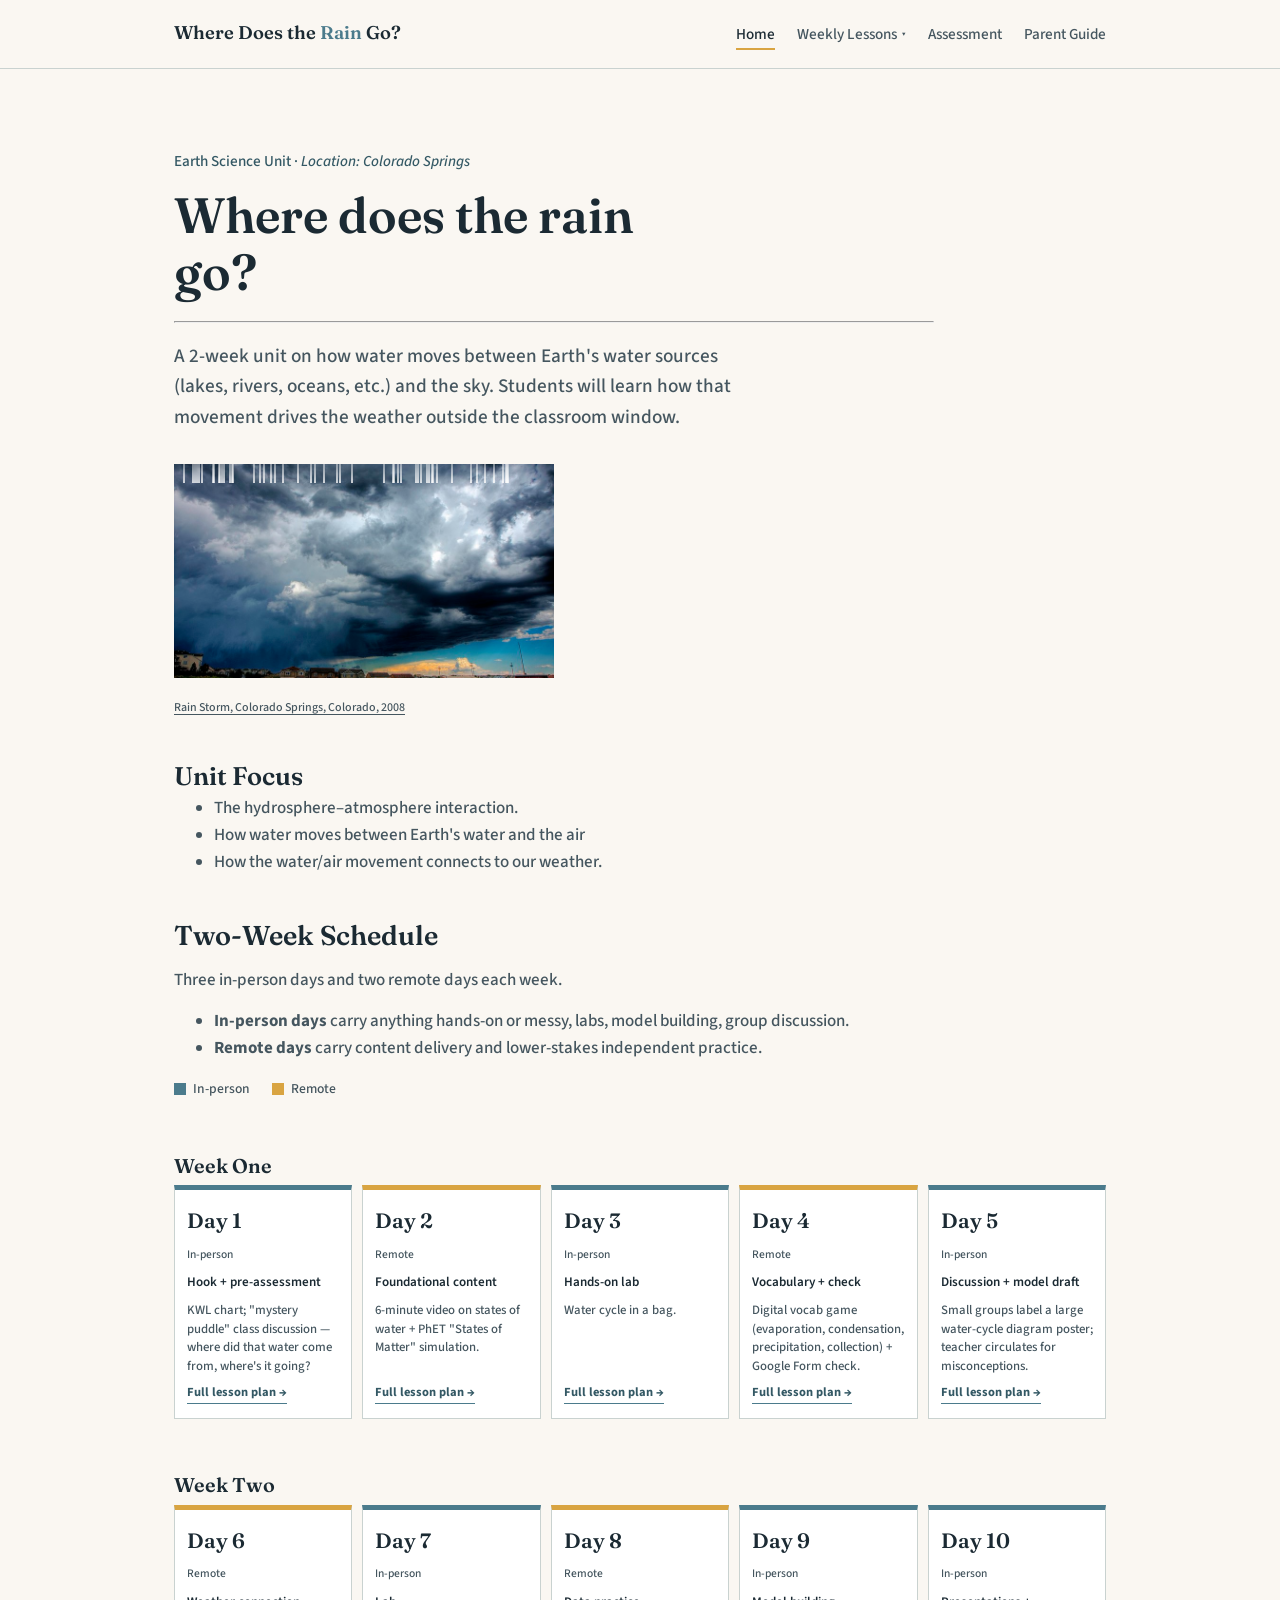
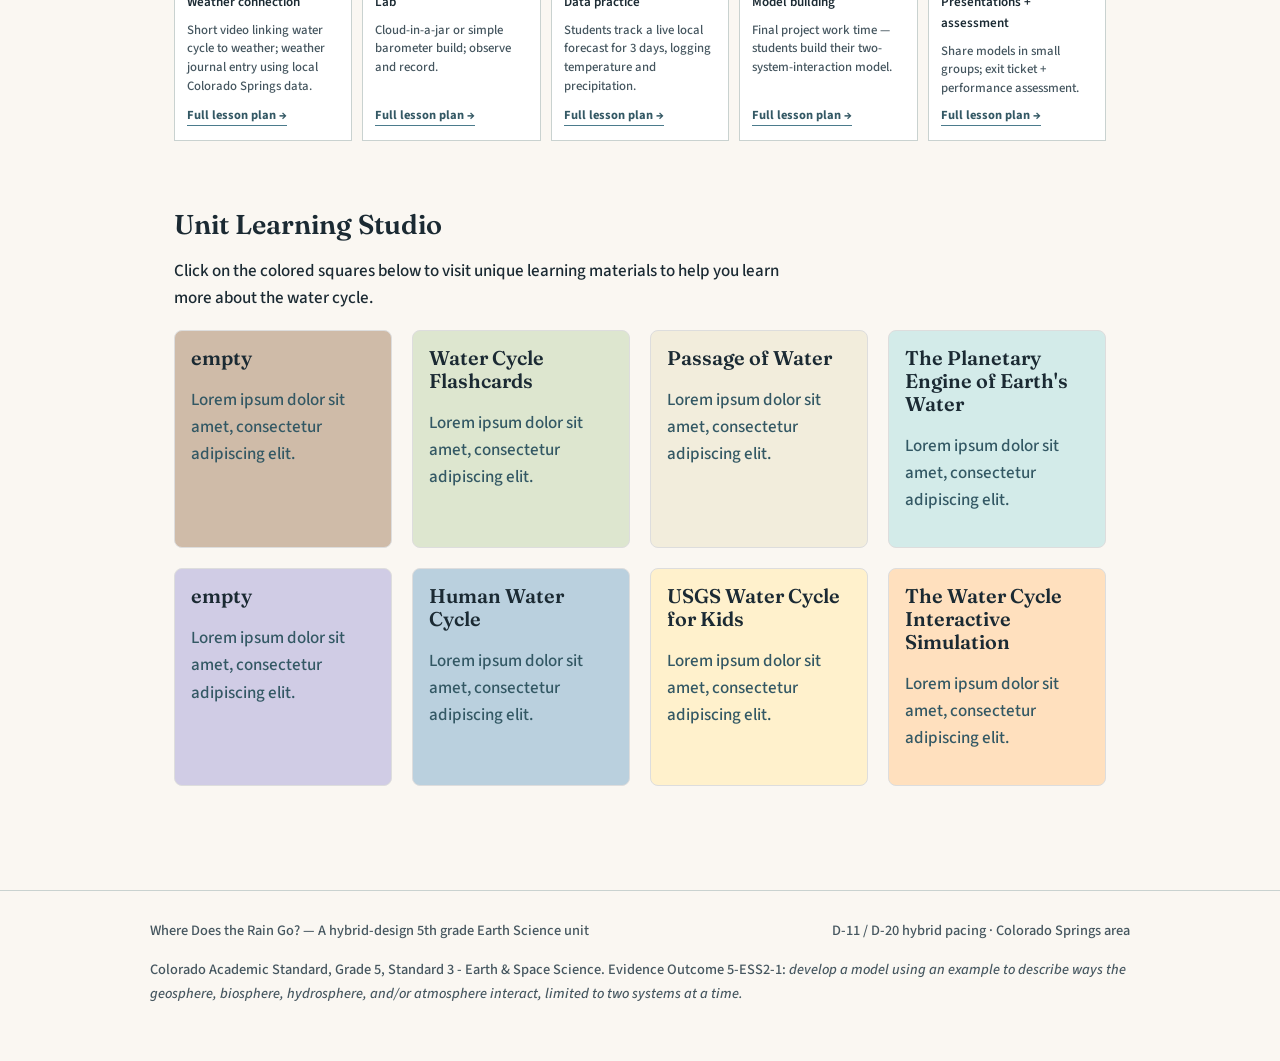
==== commit 3996070d: "Update index.html" ====
--- a/index.html
+++ b/index.html
@@ -256,7 +256,7 @@
   <div class="wrap">
     <span>Where Does the Rain Go? — A hybrid-design 5th grade Earth Science unit</span>
     <span>D-11 / D-20 hybrid pacing · Colorado Springs area</span>
-    <p>Colorado Academic Standard, Grade 5, Standard 3 - Earth & Space Science. Evidence Outcome 5-ESS2-1: <i>develop a model using an example to describe ways the geosphere, biosphere, hydrosphere, and/or atmosphere interact, limited to two systems at a time</I>.</p>
+    <span>Colorado Academic Standard, Grade 5, Standard 3 - Earth & Space Science. Evidence Outcome 5-ESS2-1: <i>develop a model using an example to describe ways the geosphere, biosphere, hydrosphere, and/or atmosphere interact, limited to two systems at a time.</span>
   </div>
 </footer>
 </body>
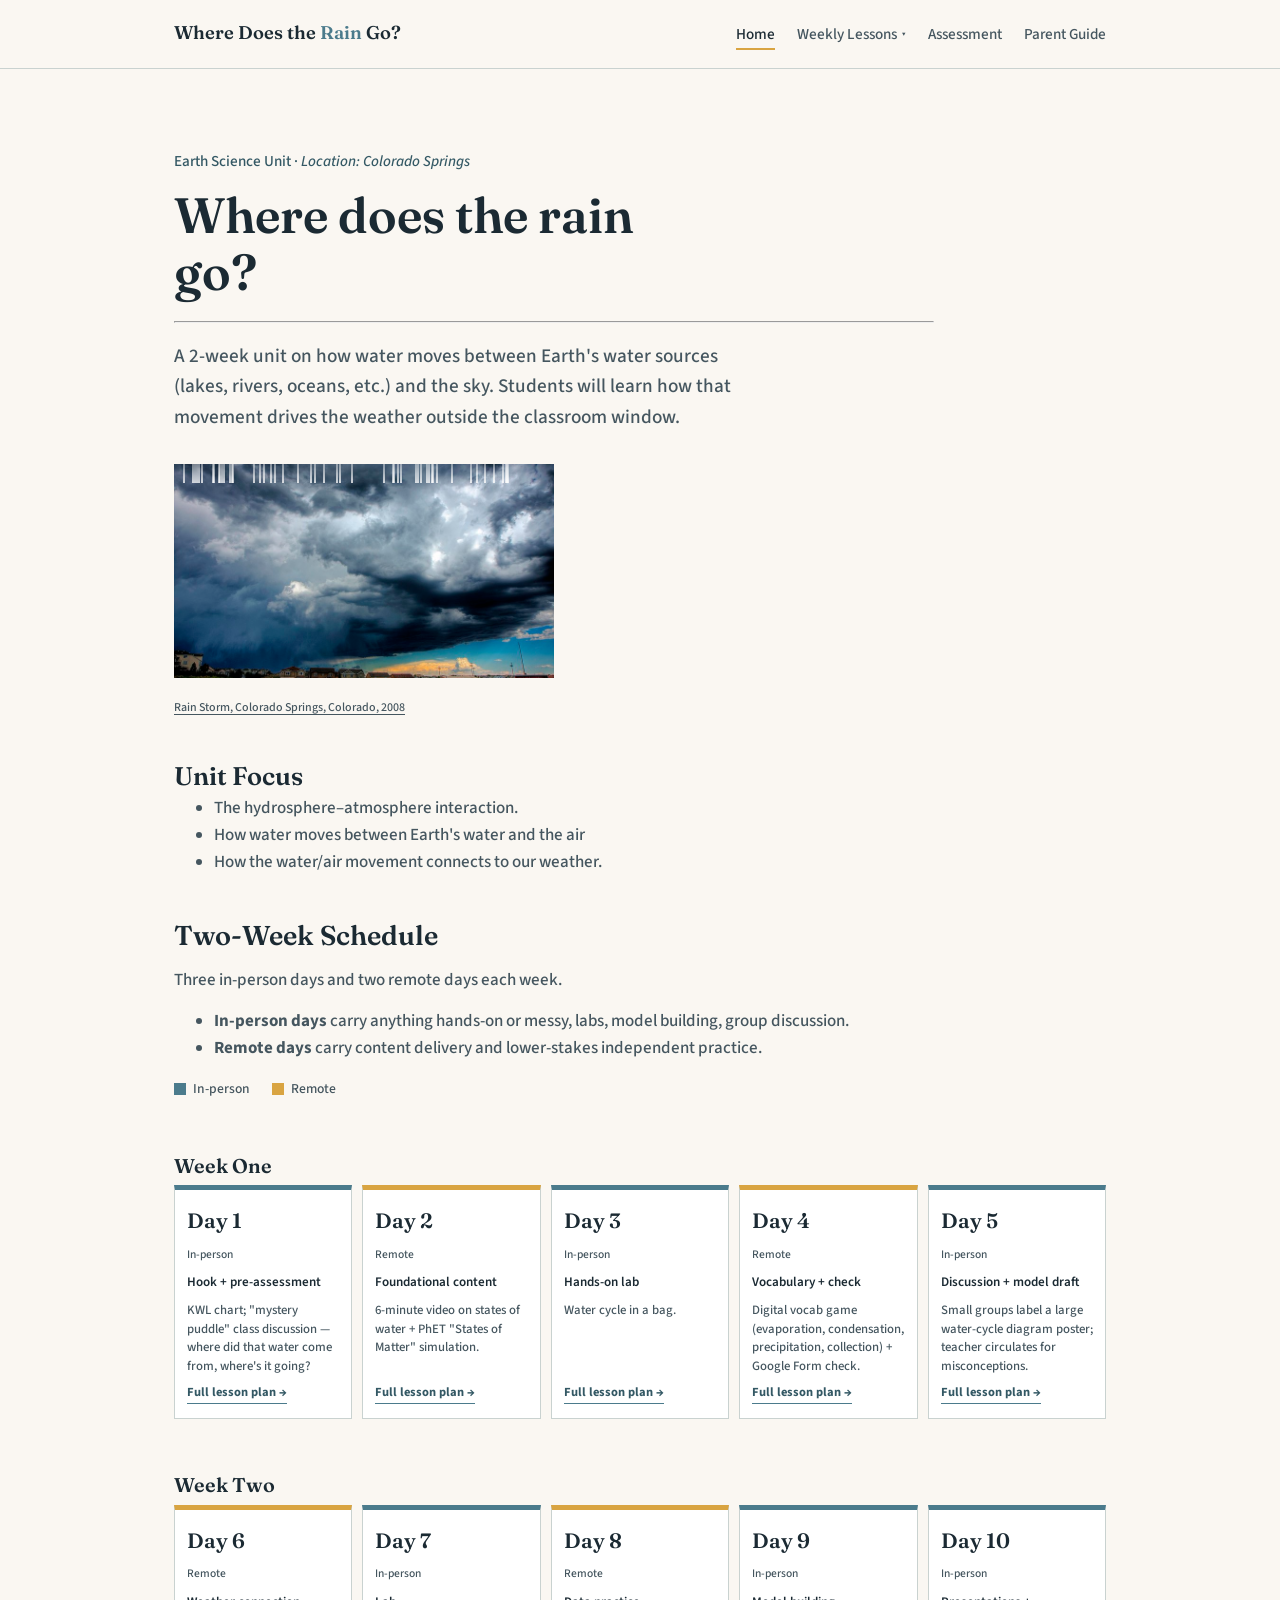
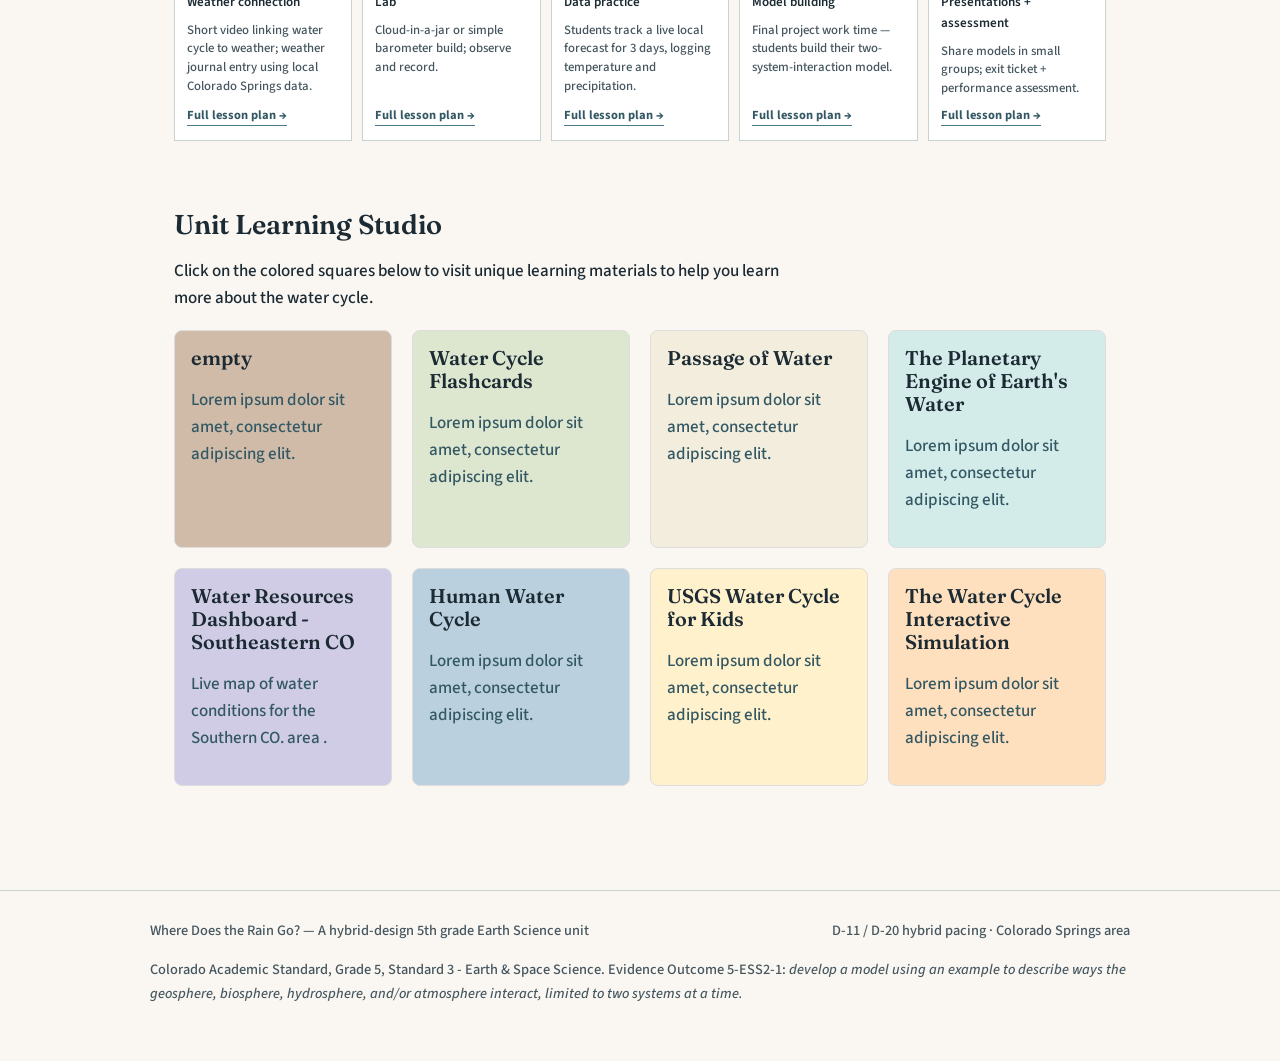
==== commit 9e587b31: "Update index.html" ====
--- a/index.html
+++ b/index.html
@@ -234,8 +234,8 @@
      <p>Lorem ipsum dolor sit amet, consectetur adipiscing elit.</p>
     </a>
     <a class="card" href="https://water.usgs.gov/edu/watercycle-kids-beg.html" target="_blank" rel="noopener" style="text-decoration:none; background:#D0CCE5;">
-      <h3>empty</h3>
-      <p>Lorem ipsum dolor sit amet, consectetur adipiscing elit.</p>
+      <h3>Water Resources Dashboard - Southeastern CO</h3>
+      <p>Live map of water conditions for the Southern CO. area .</p>
     </a>
         <a class="card" href="https://www.teachengineering.org/lessons/cub_humanwatercycle_lesson01" target="_blank" rel="noopener" style="text-decoration:none; background:#BAD0DE;">
       <h3>Human Water Cycle</h3>
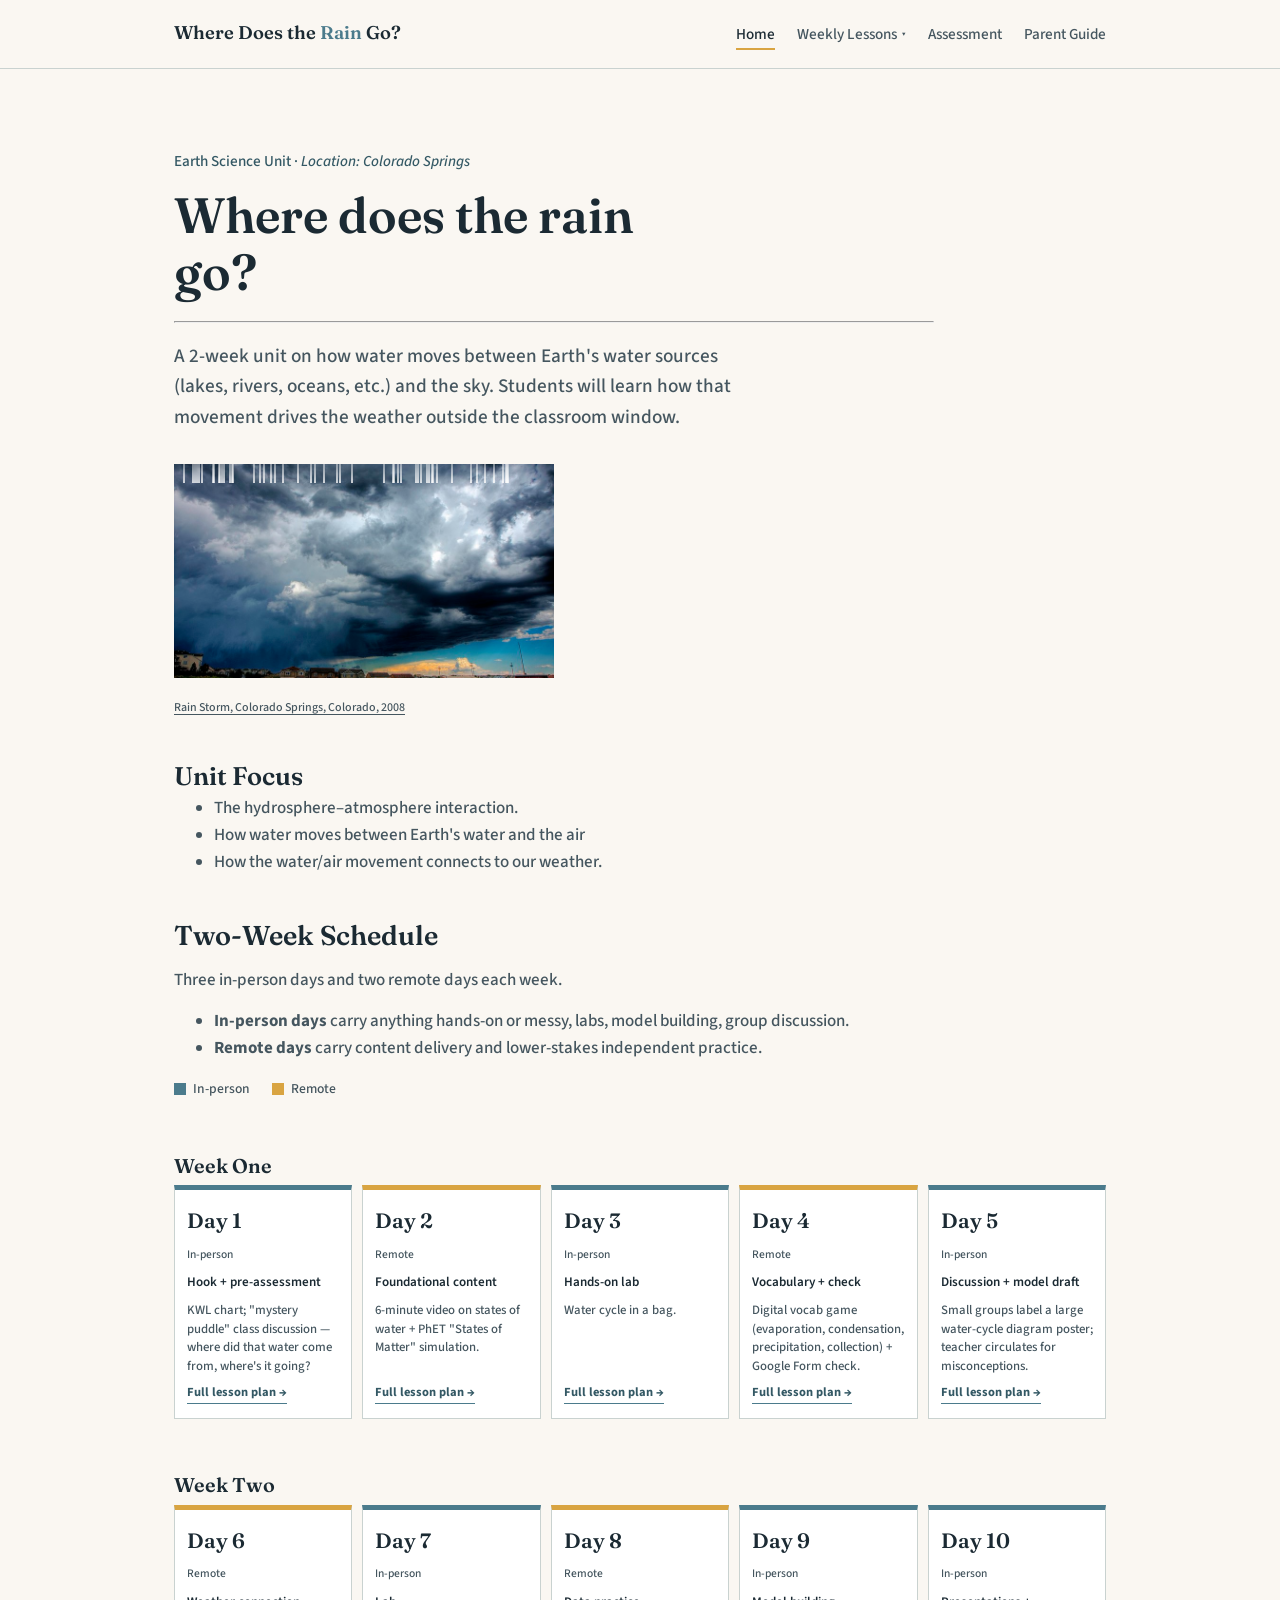
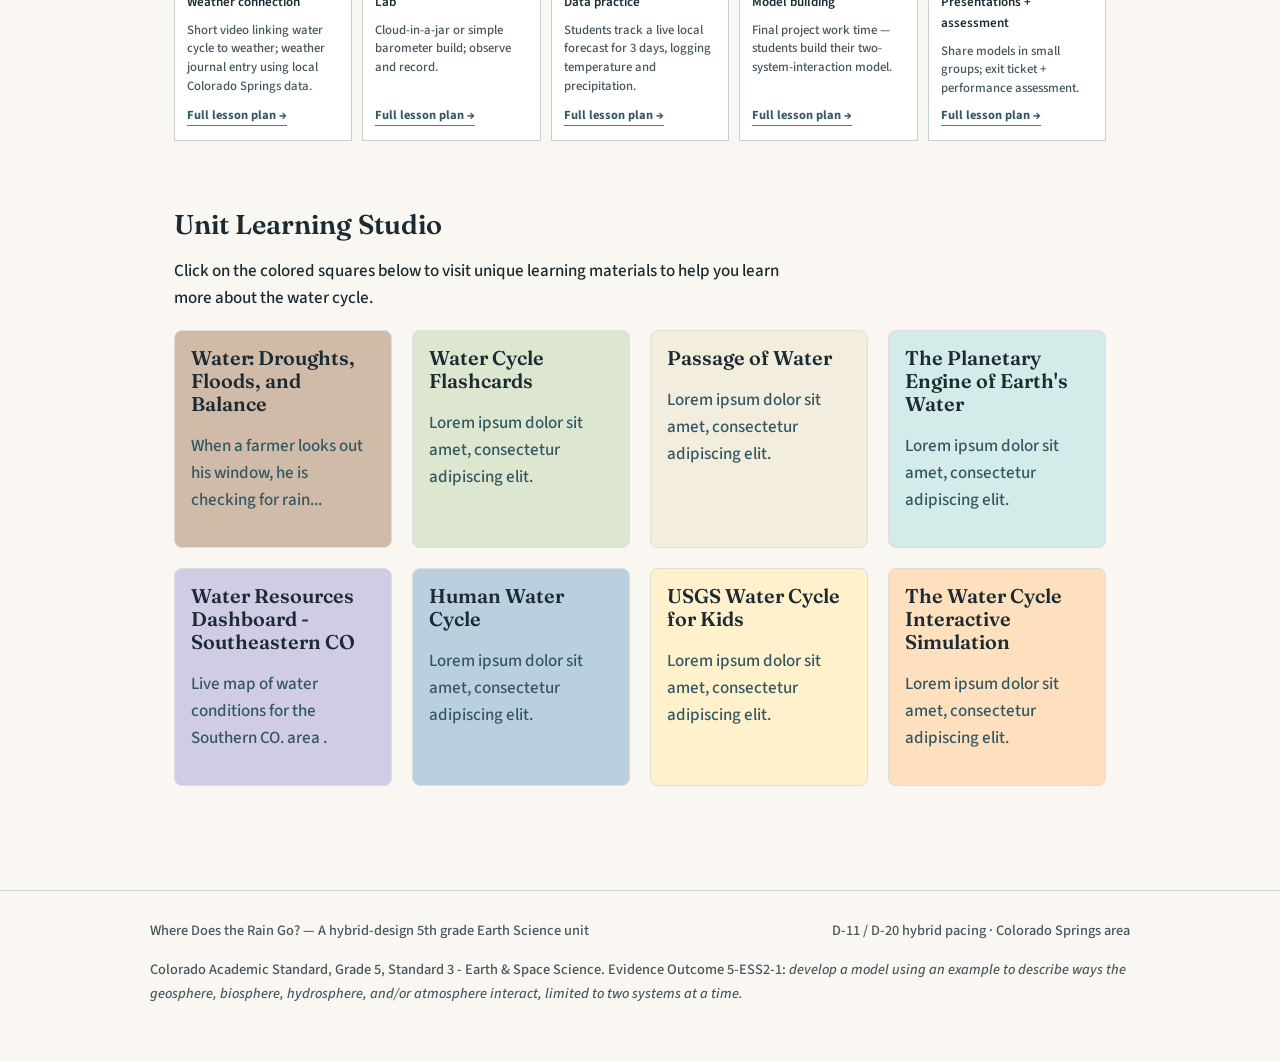
==== commit c13a23ce: "Update index.html" ====
--- a/index.html
+++ b/index.html
@@ -217,9 +217,9 @@
   <h2>Unit Learning Studio</h2>
   <p>Click on the colored squares below to visit unique learning materials to help you learn more about the water cycle.</p>
   <div class="card-grid" style="margin-top:18px;">  
-    <a class="card" href="https://notebooklm.link.google/46wdMomdKZtC" target="_blank" rel="noopener" style="text-decoration:none; background:#CFBBA8;">
-      <h3>empty</h3>
-      <p>Lorem ipsum dolor sit amet, consectetur adipiscing elit.</p>
+    <a class="card" href="https://artsandculture.google.com/story/xQWBUJYaNHGDDA" target="_blank" rel="noopener" style="text-decoration:none; background:#CFBBA8;">
+      <h3>Water: Droughts, Floods, and Balance</h3>
+      <p>When a farmer looks out his window, he is checking for rain...</p>
     </a>
     <a class="card" href="https://notebooklm.link.google/dUeSIVWXXrp4" target="_blank" rel="noopener" style="text-decoration:none; background:#DDE6CF;">
       <h3>Water Cycle Flashcards</h3>
